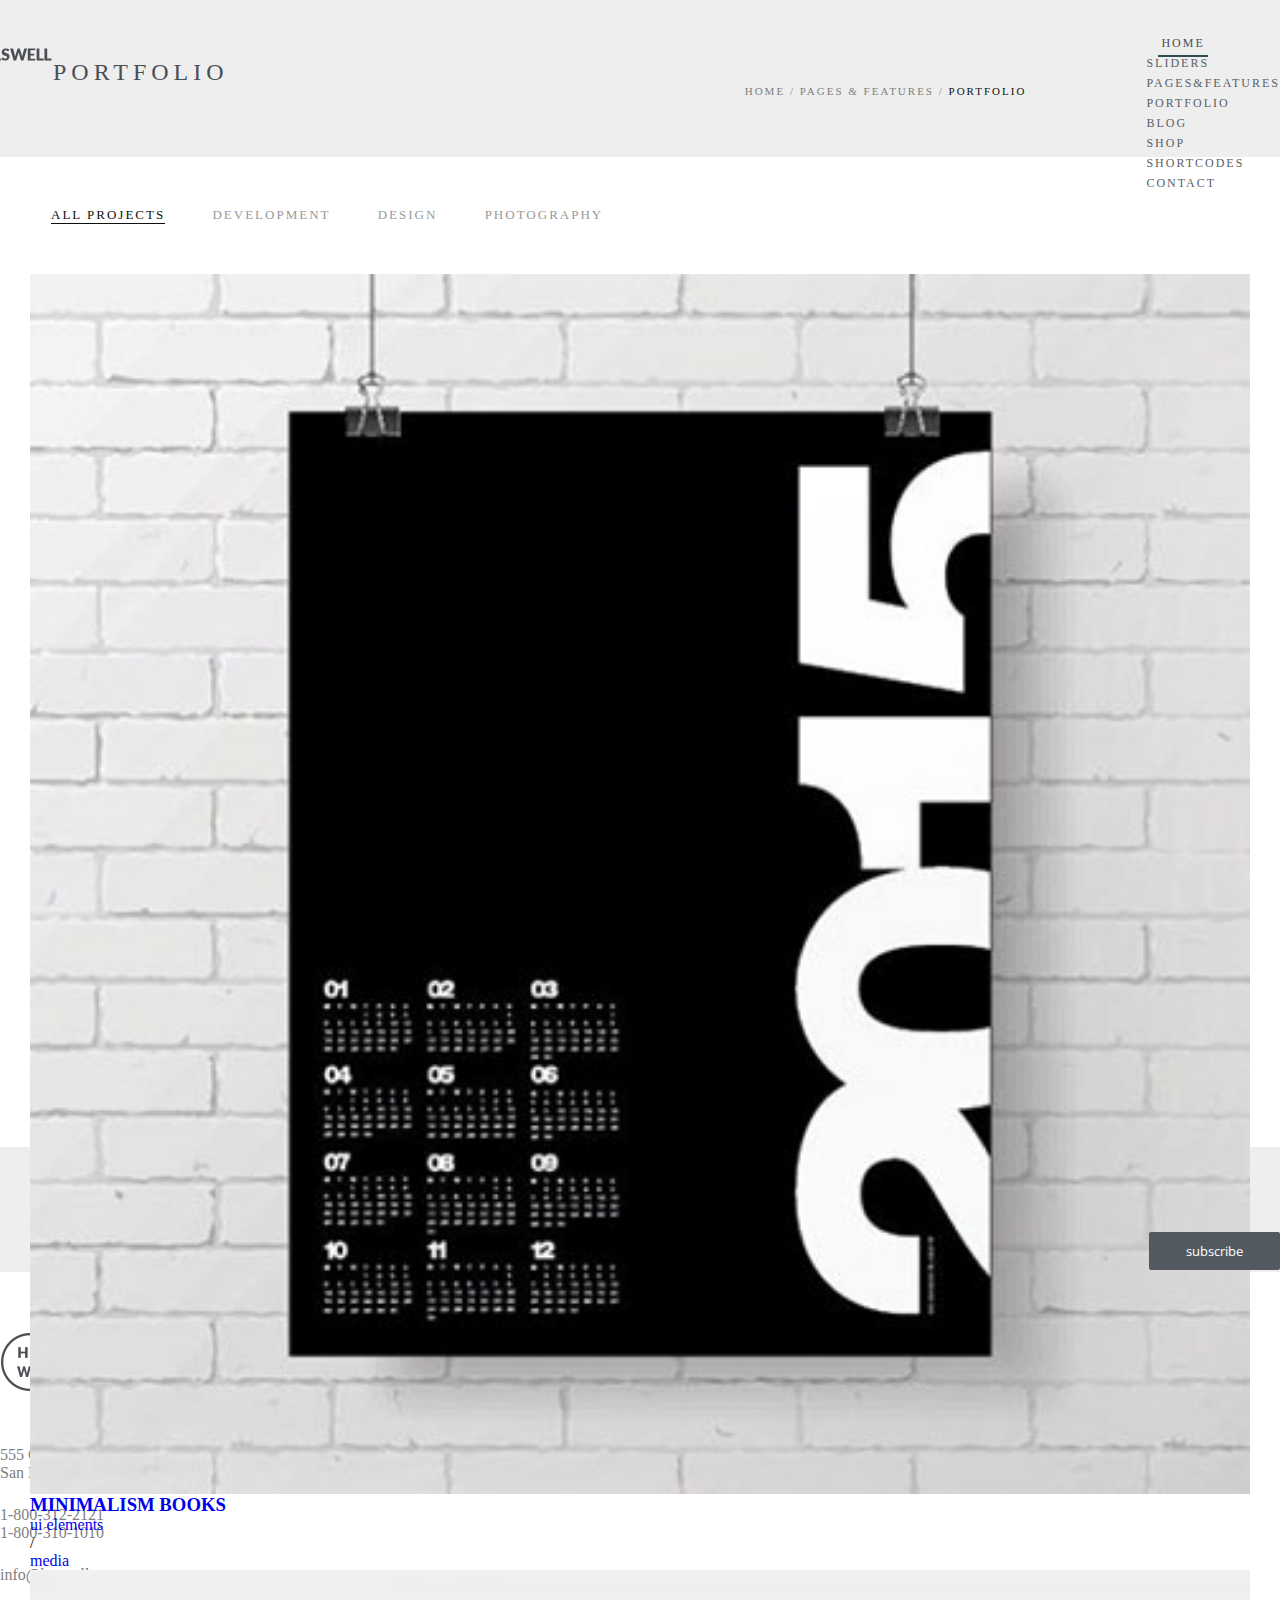
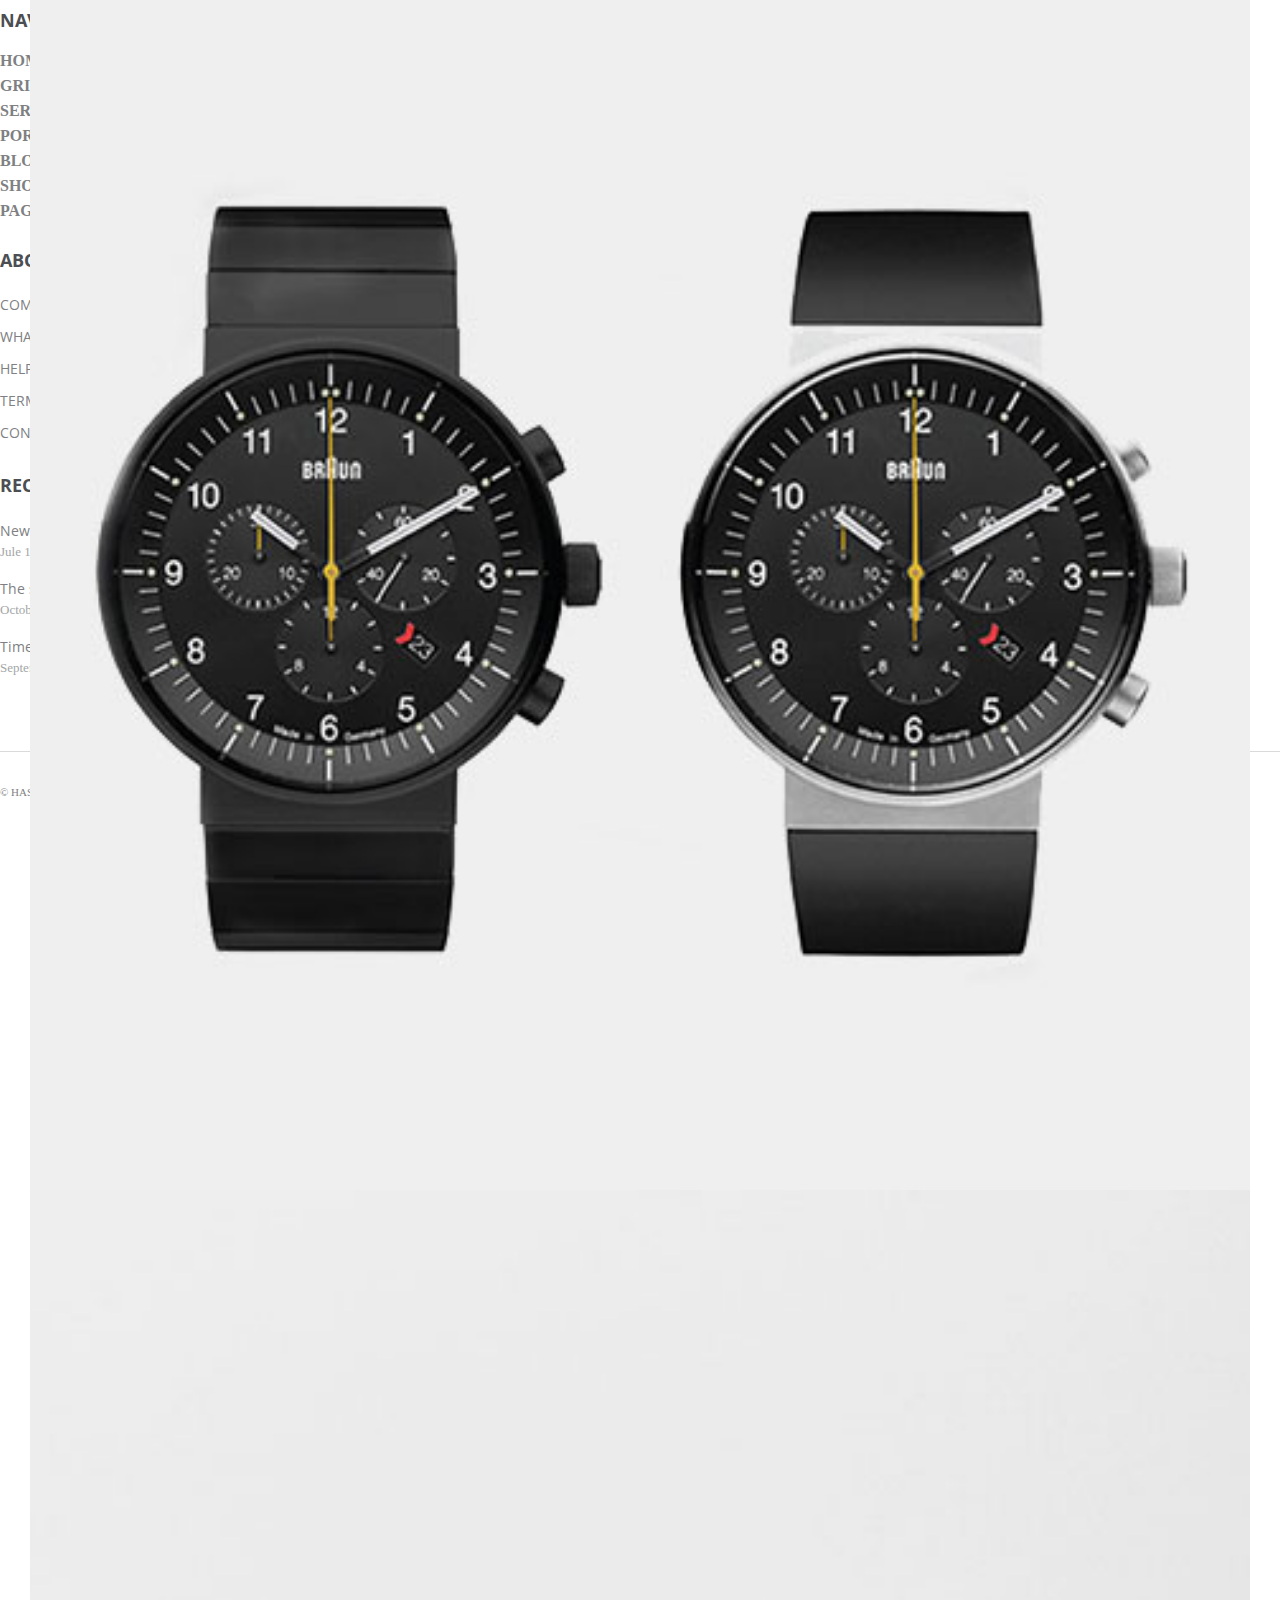
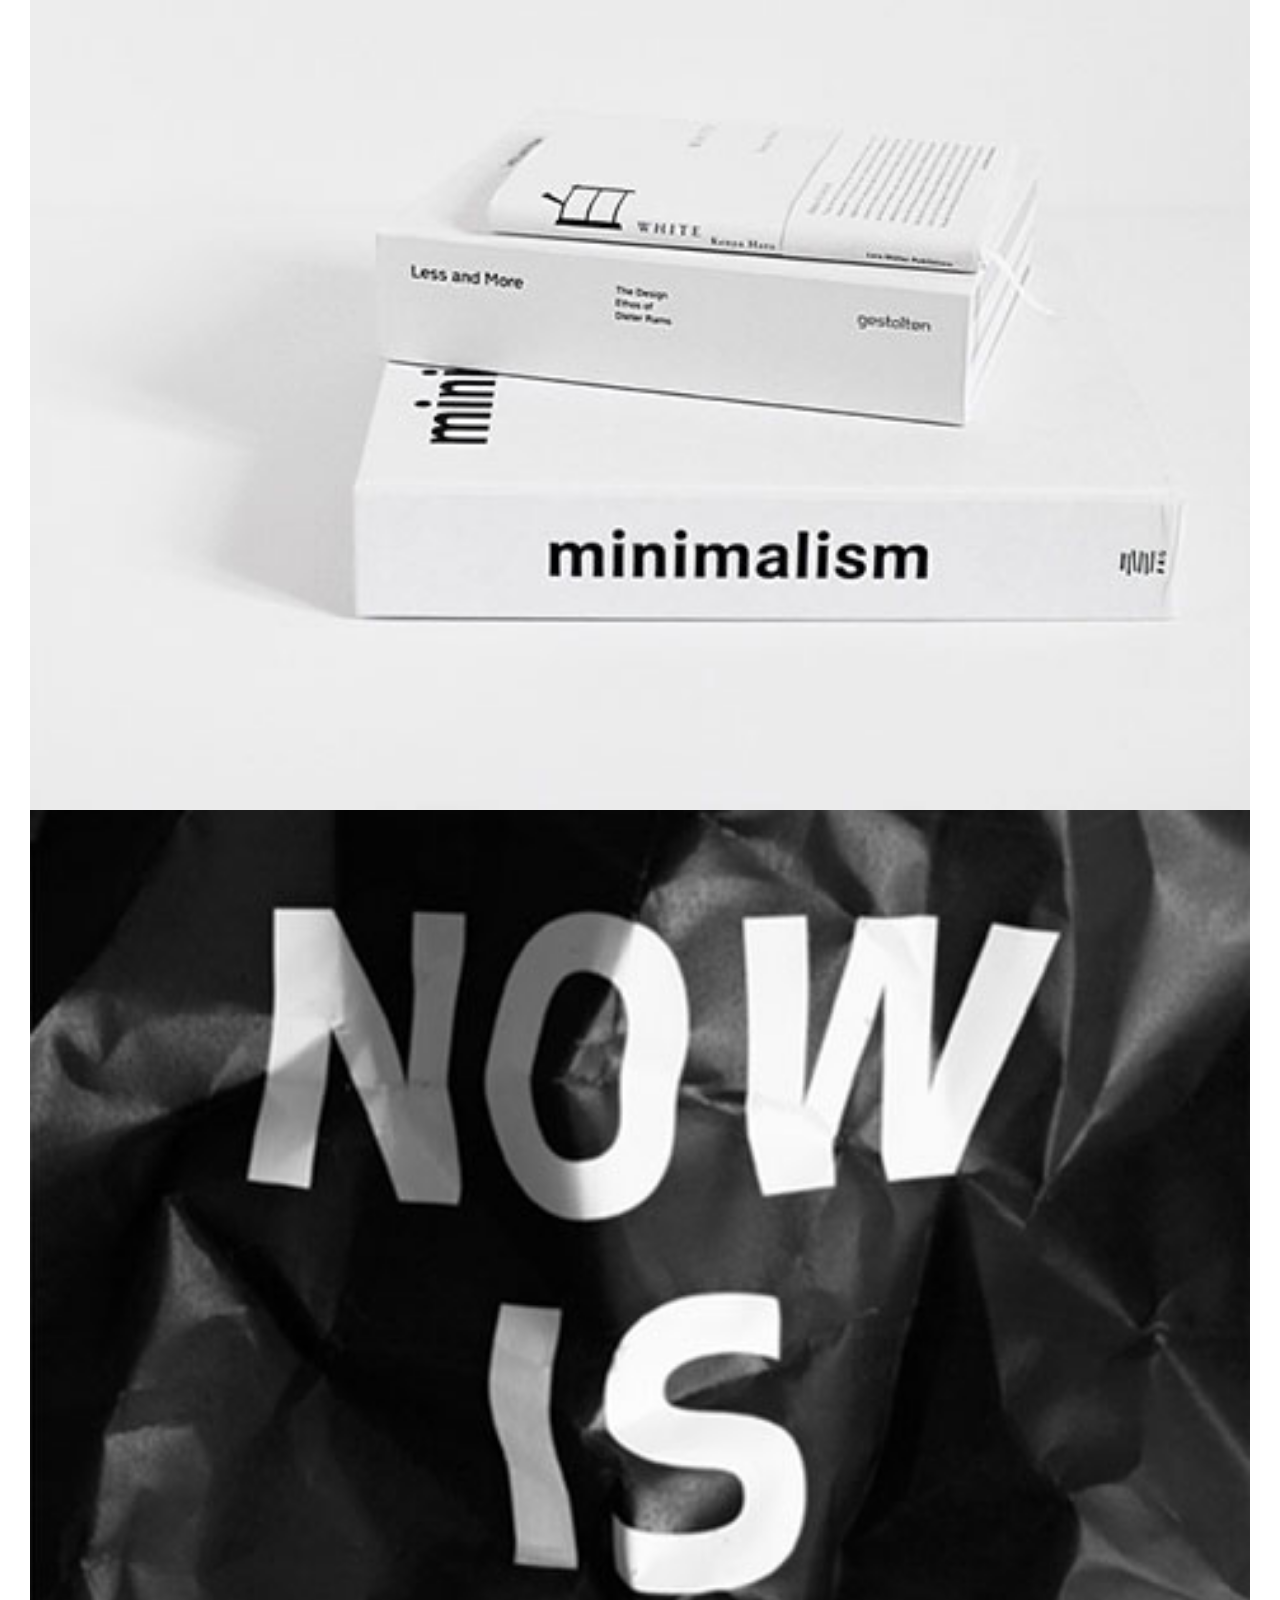
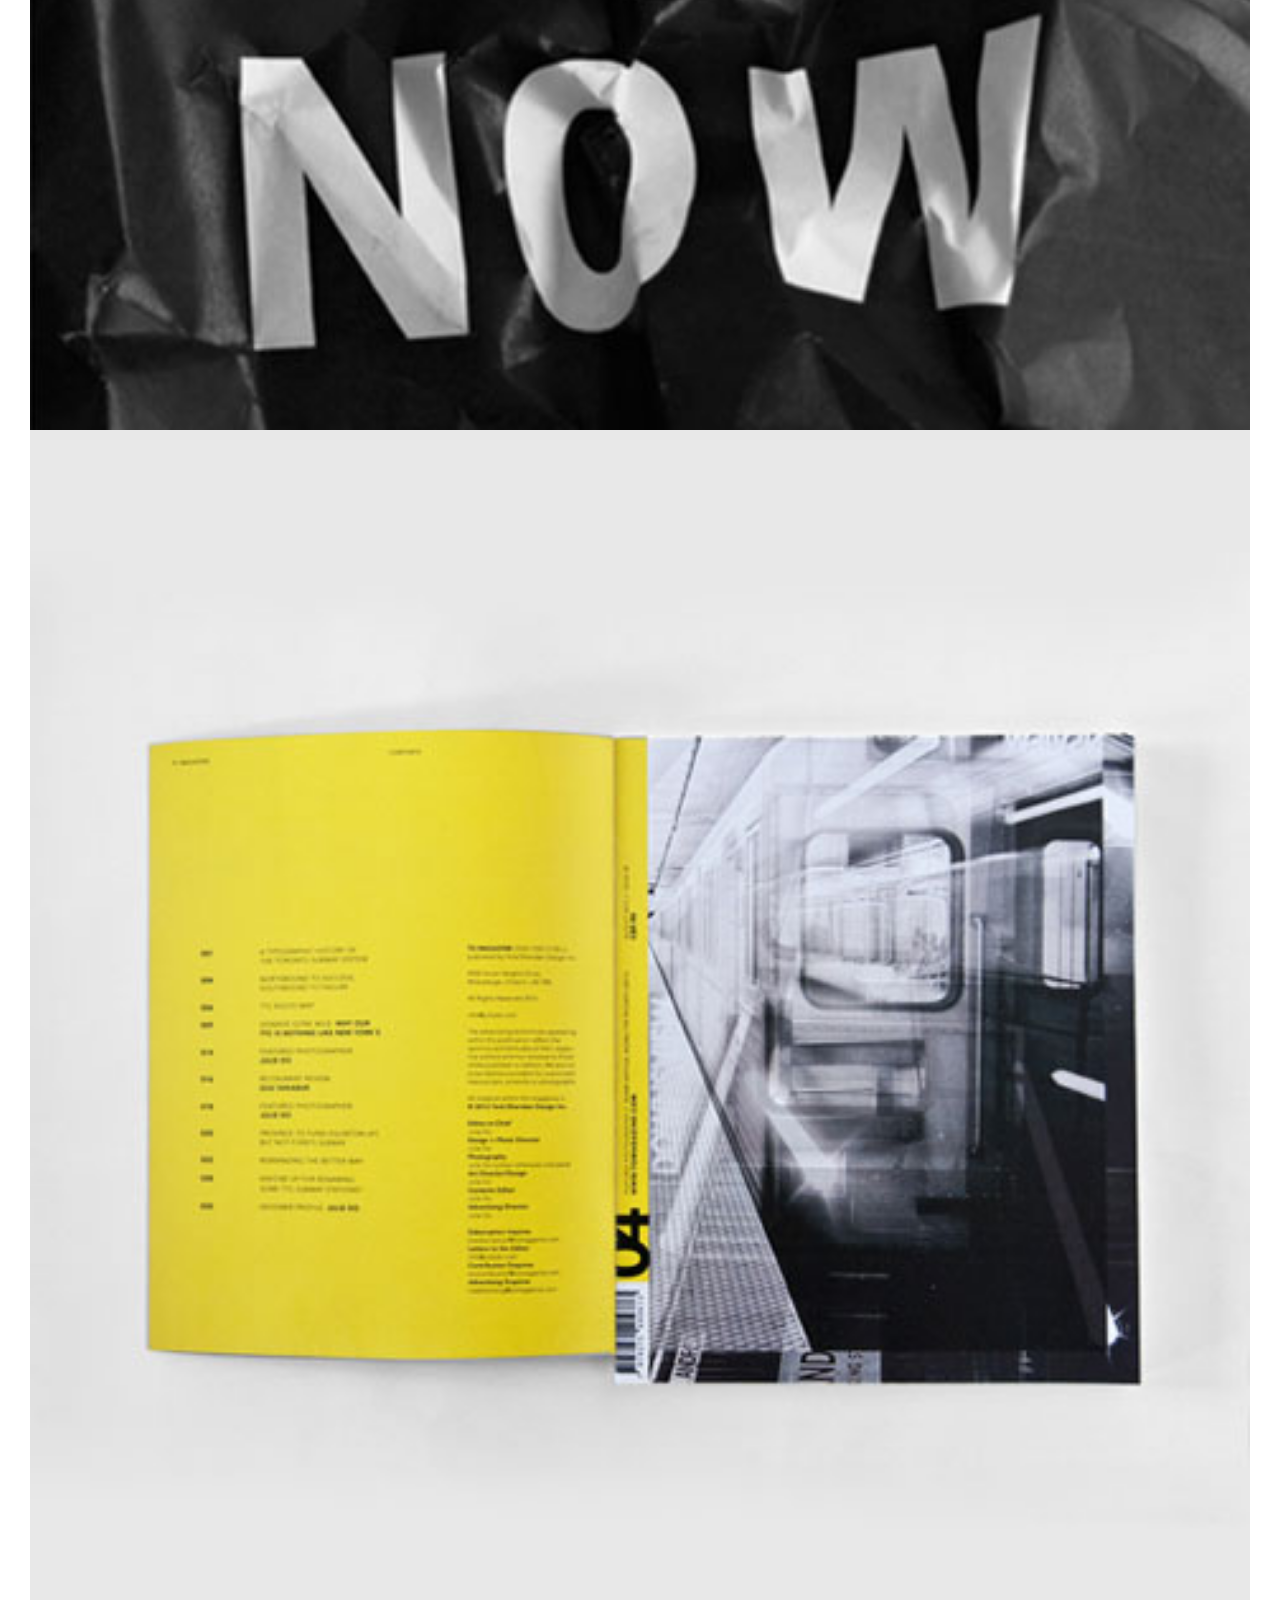
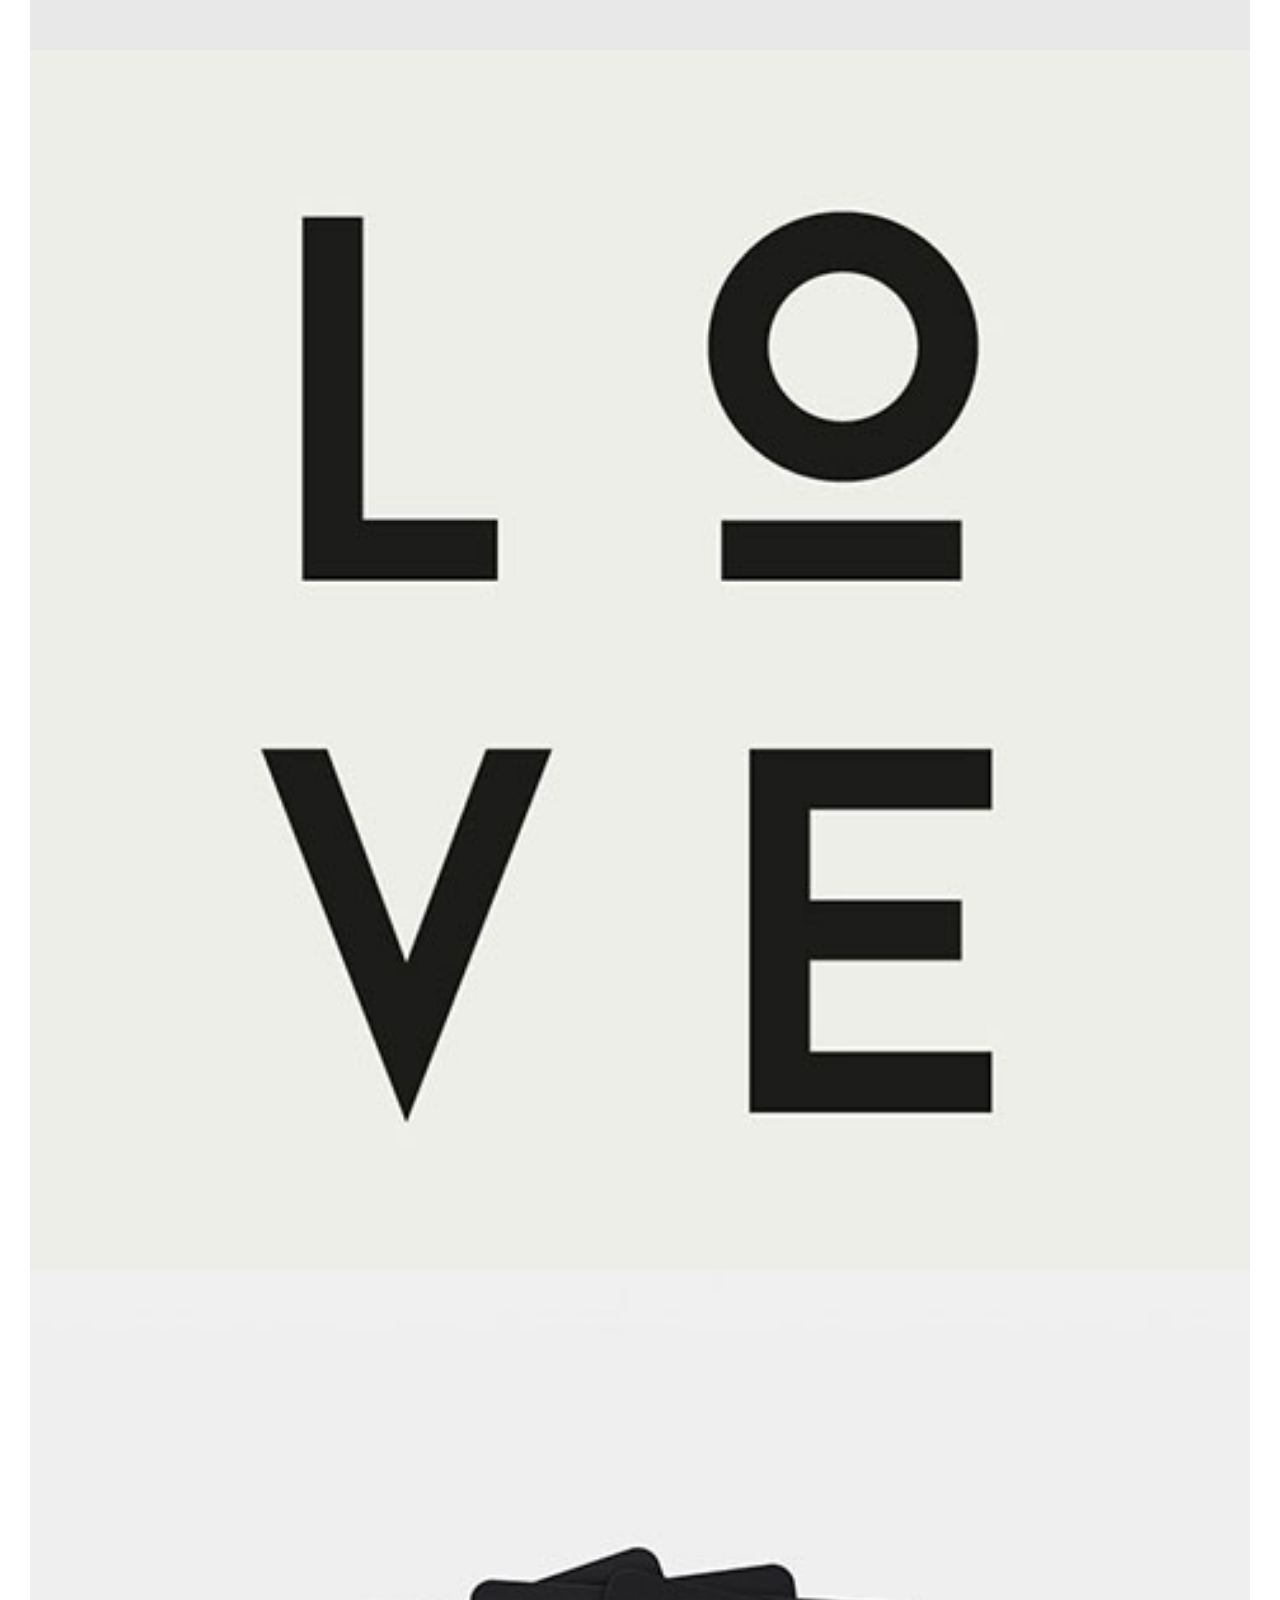
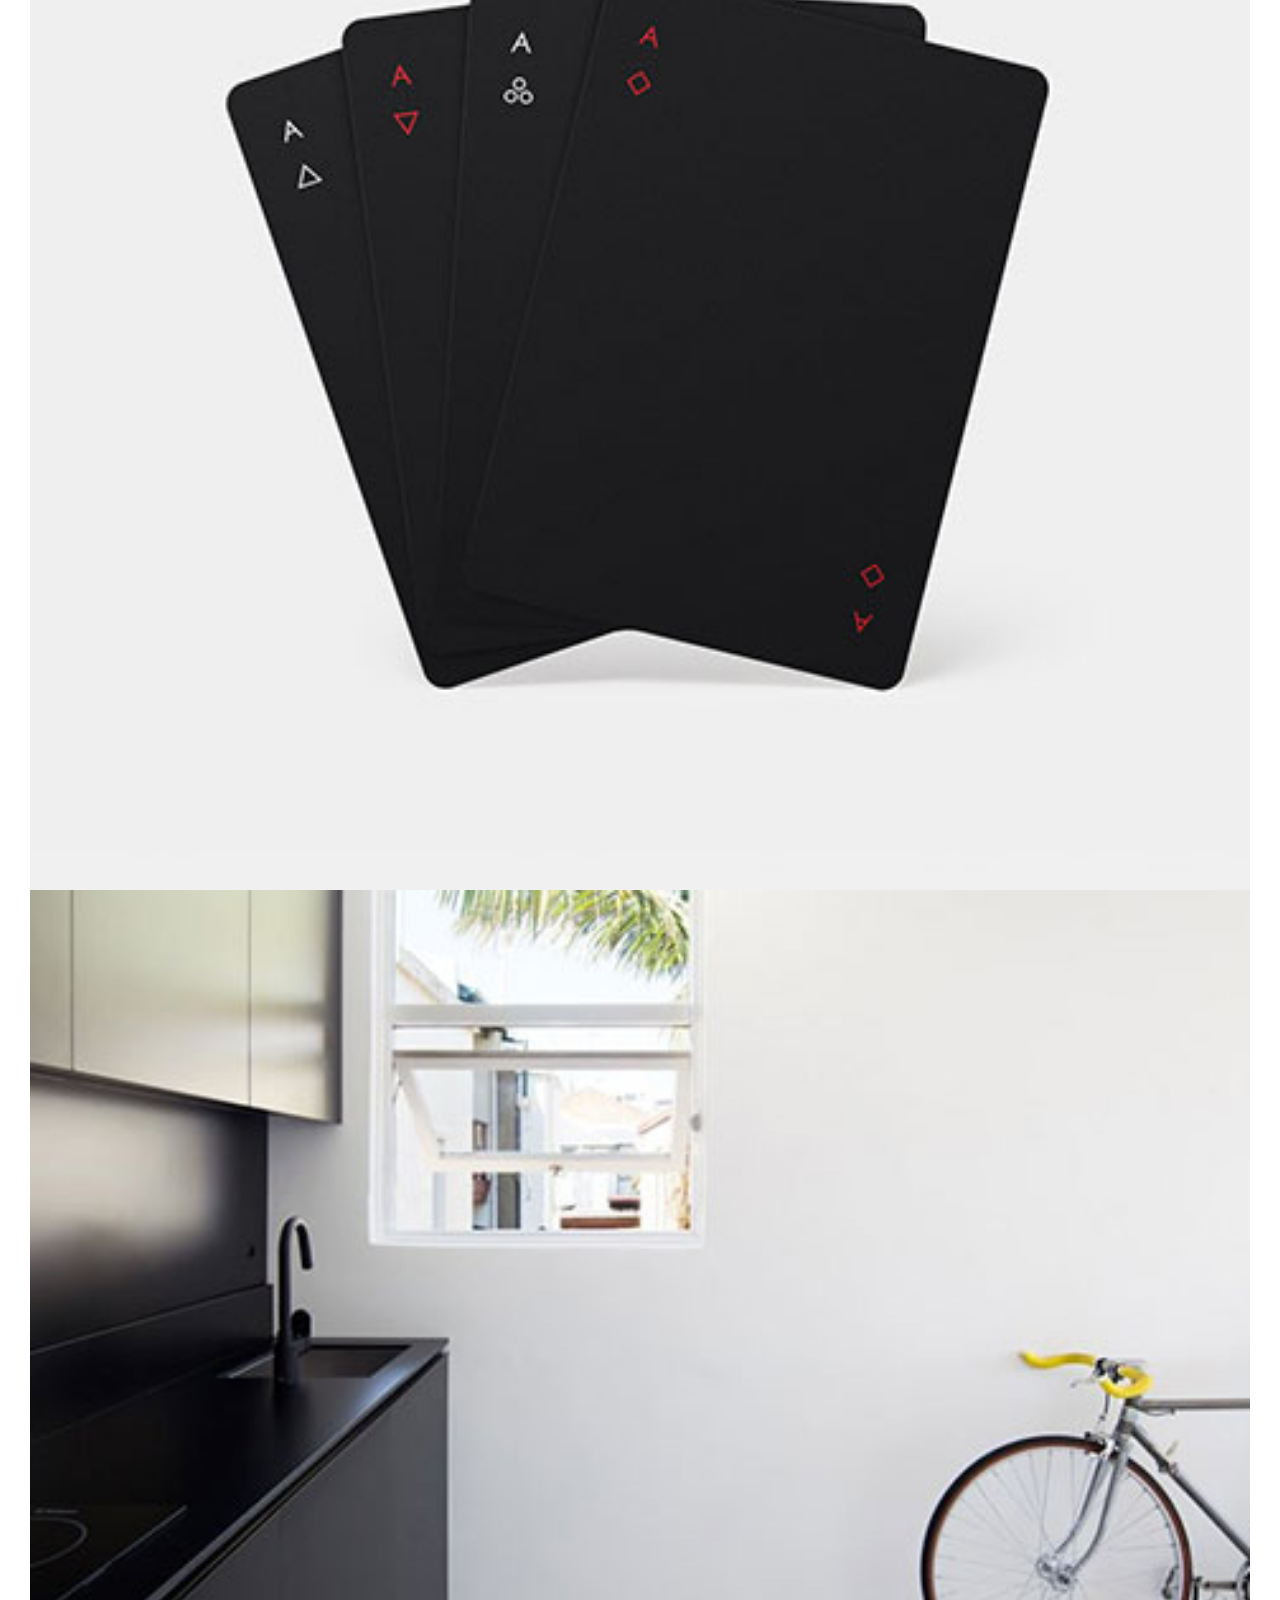
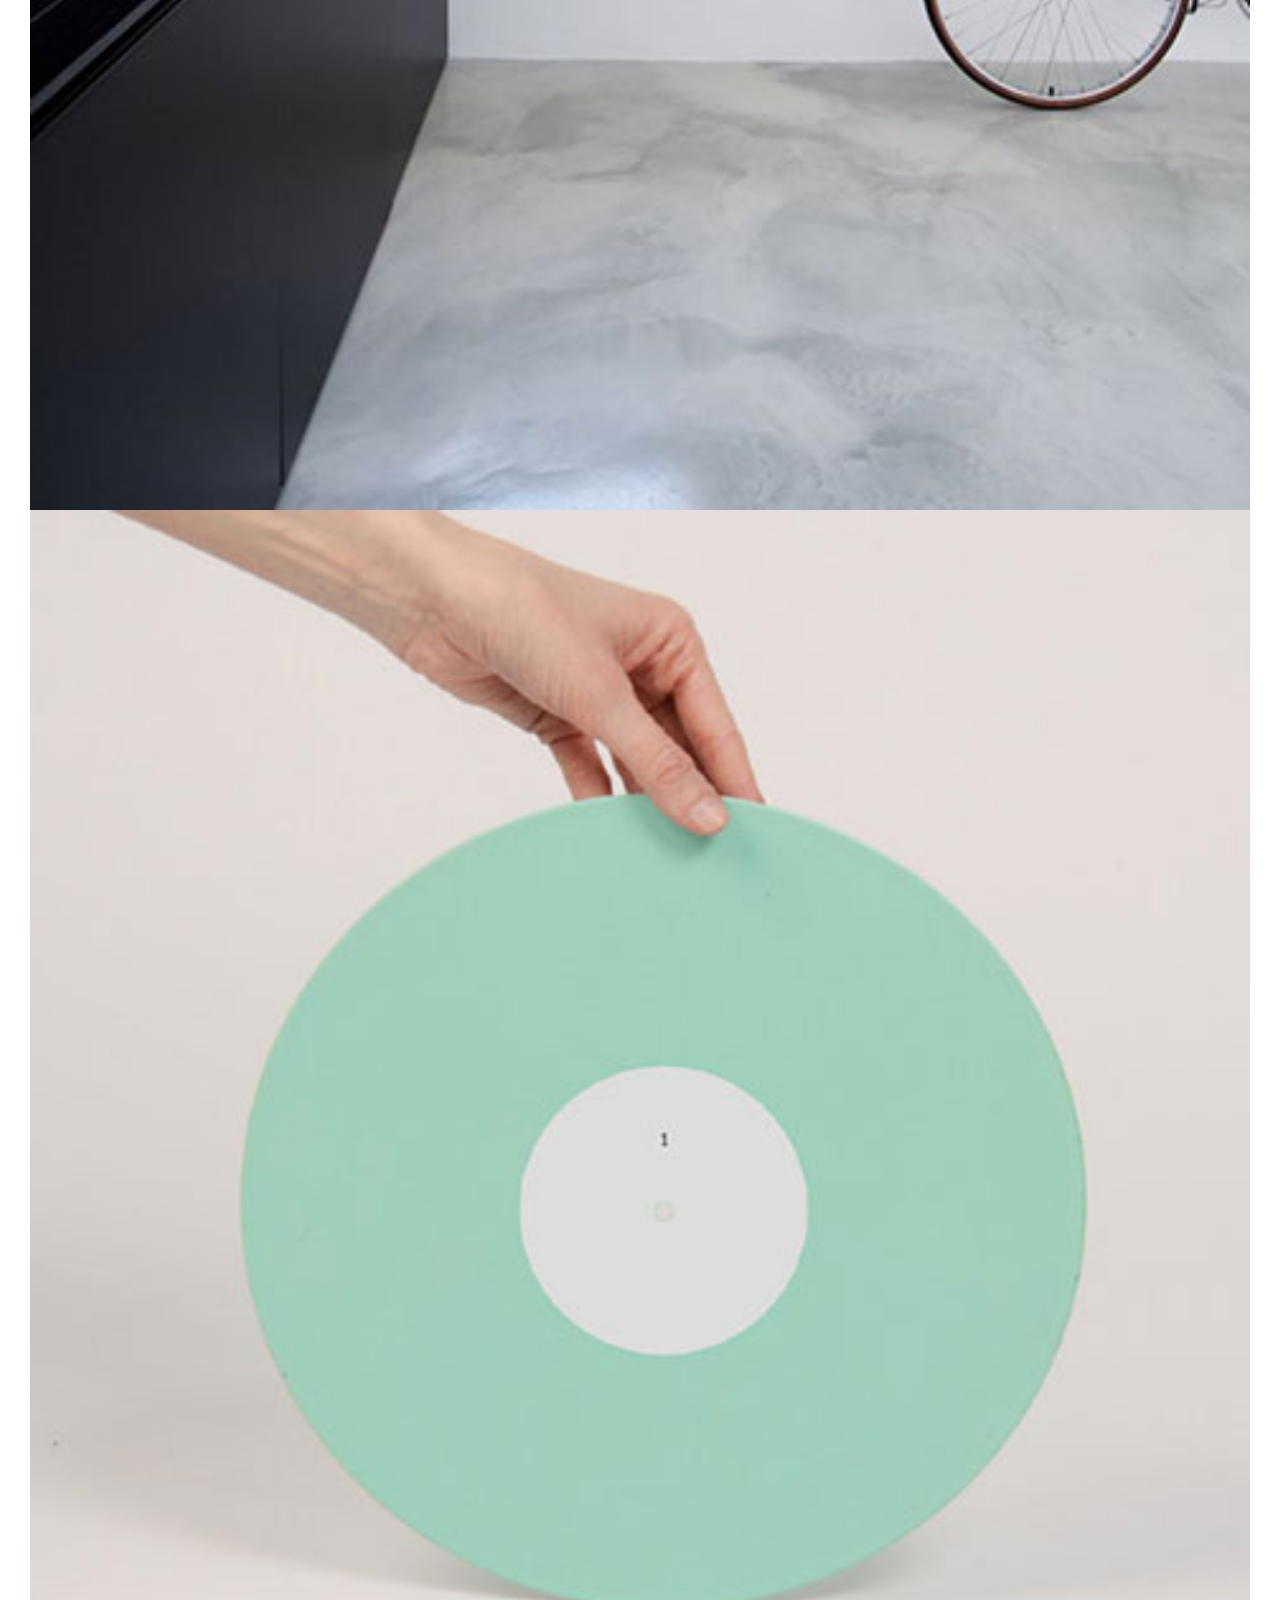
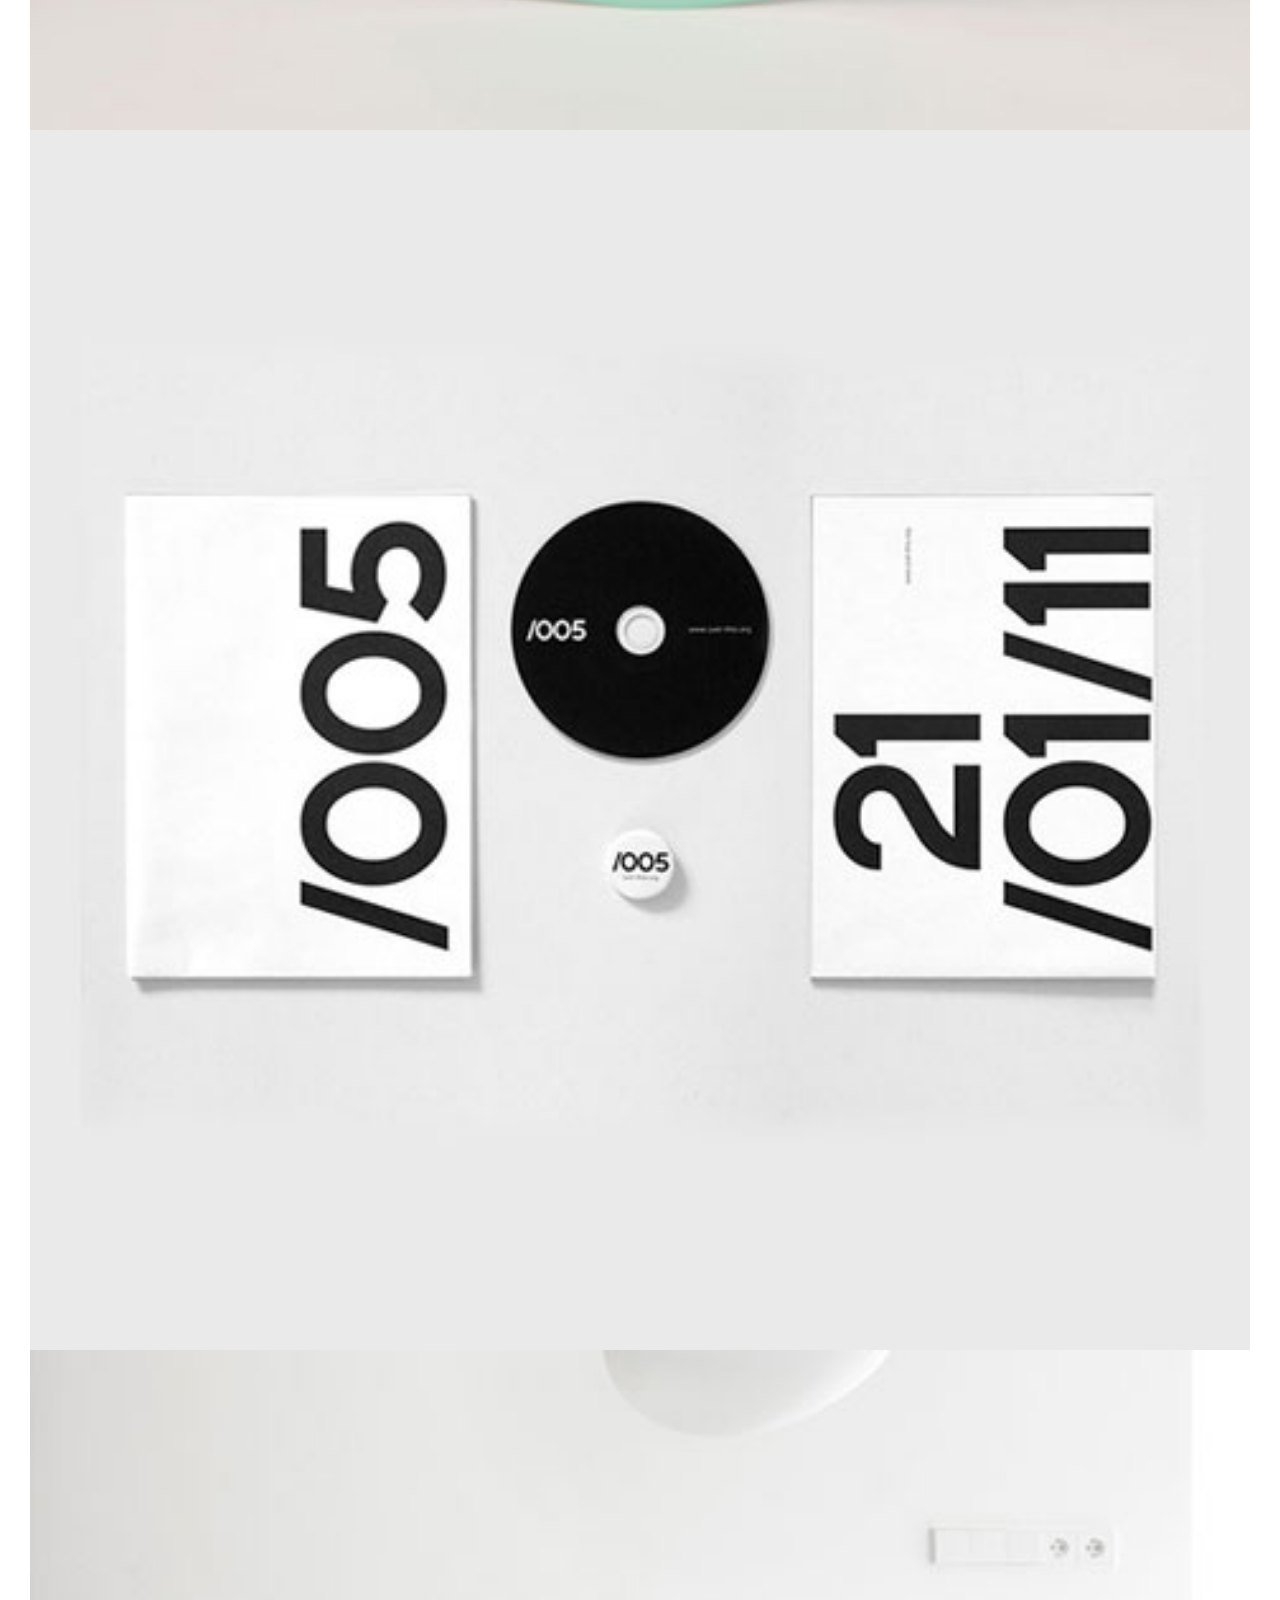
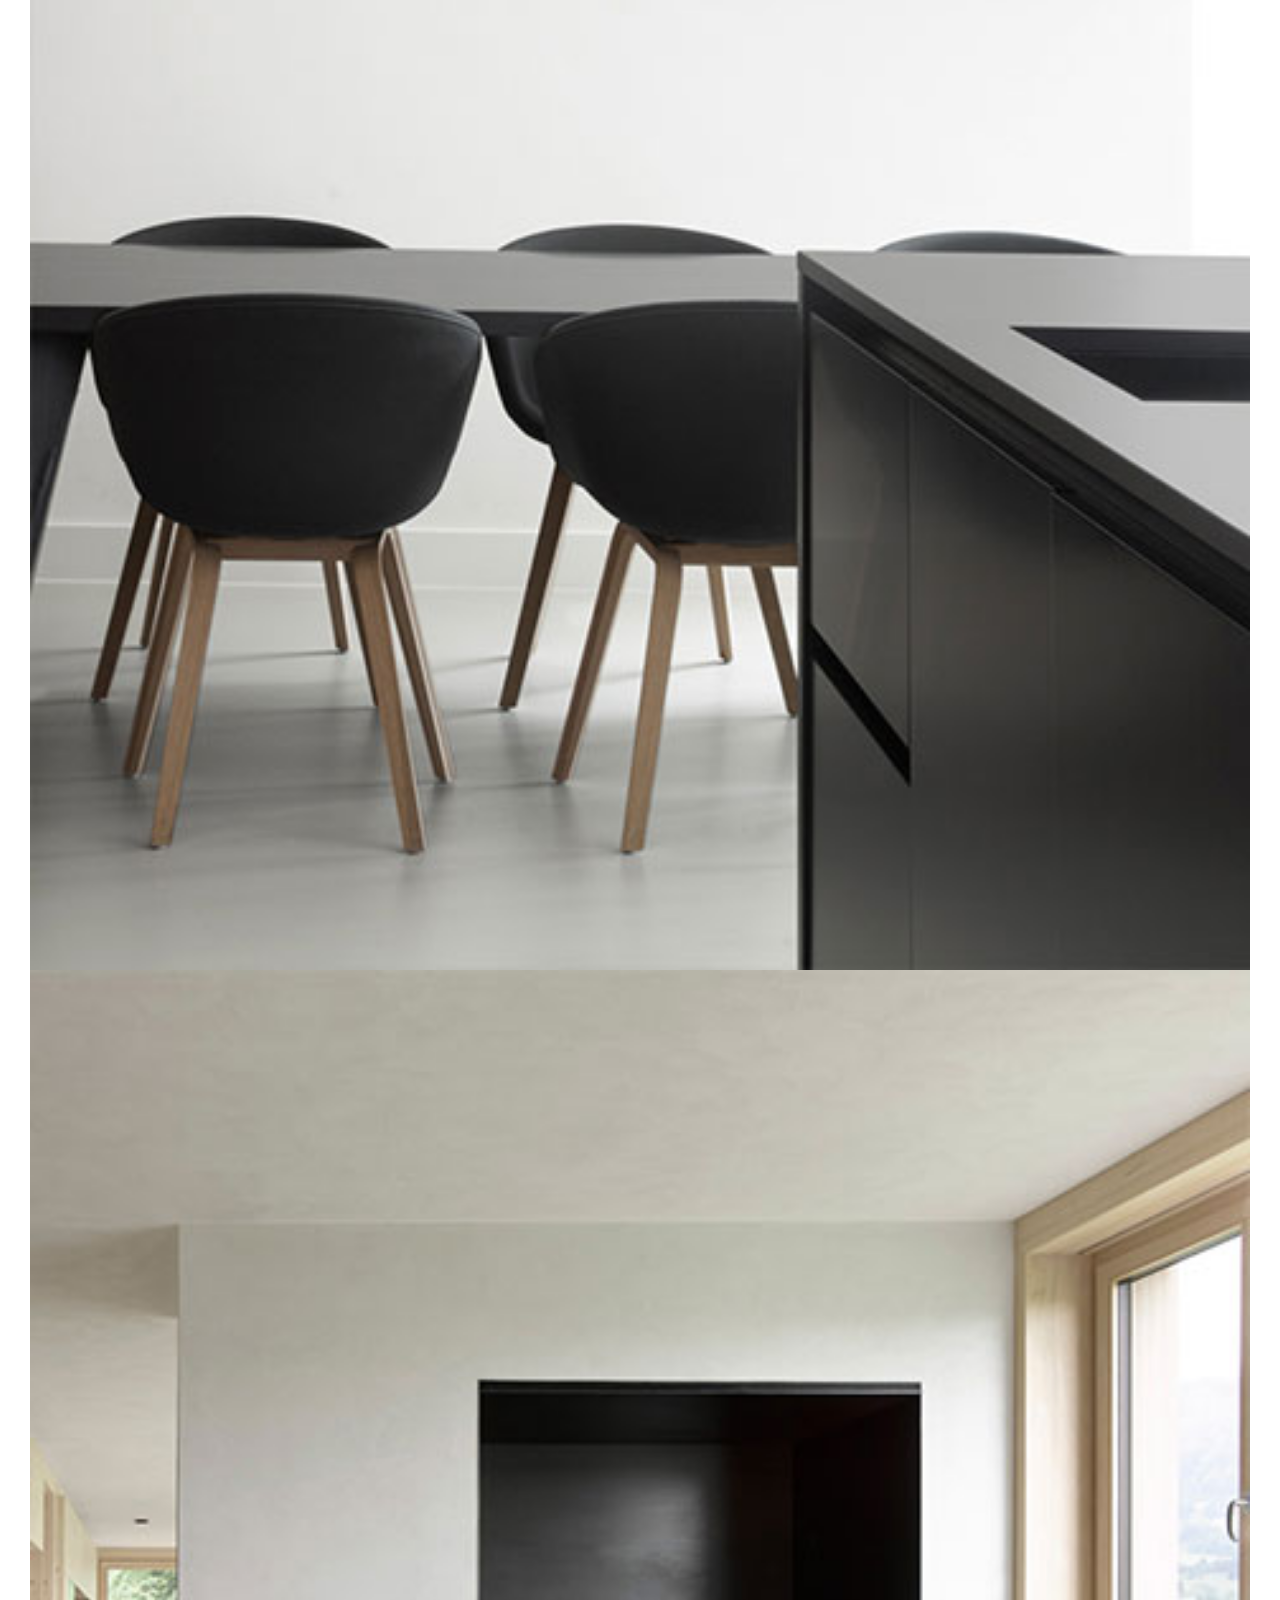
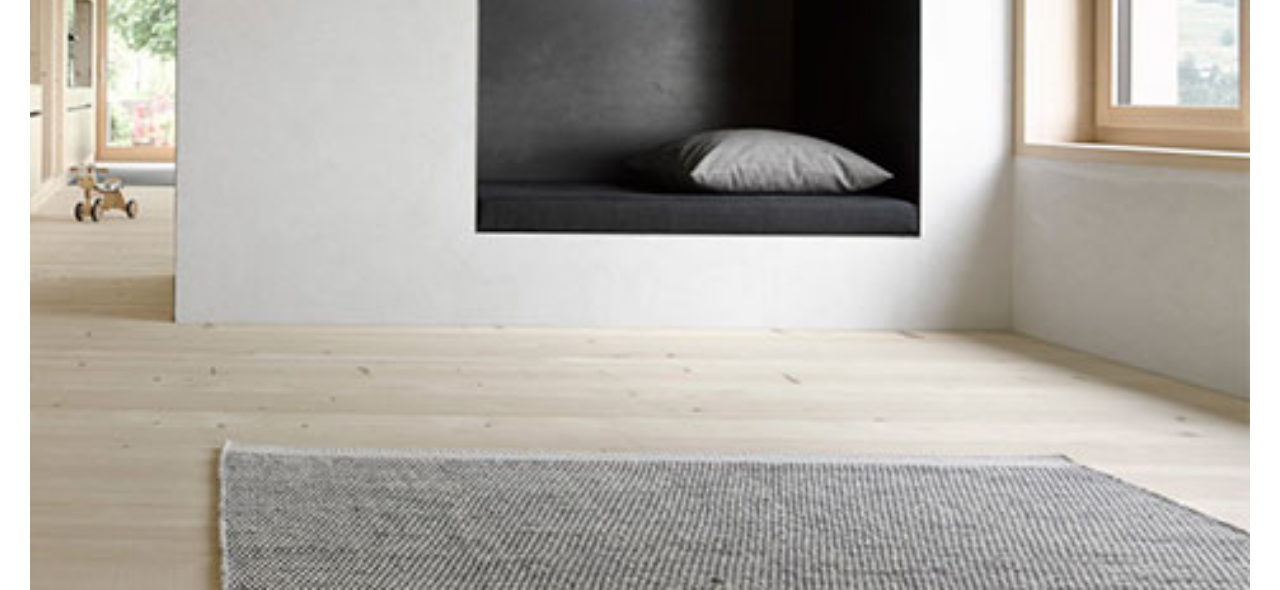
==== portfolio-boxed-4column.html @ 64dbcdff "portfolio-4 column page" ====
<!DOCTYPE html>
<html lang="en">

<head>
    <meta charset="UTF-8">
    <meta name="viewport" content="width=device-width, initial-scale=1.0">
    <title>Haswell</title>
    <link rel="shortcut icon" href="assets/img/favicon.png">
    <link rel="stylesheet" href="assets/style.css">
    <link rel="preconnect" href="https://fonts.googleapis.com">
    <link rel="preconnect" href="https://fonts.gstatic.com" crossorigin>
    <link
        href="https://fonts.googleapis.com/css2?family=Abril+Fatface&family=Lato:ital,wght@0,100;0,300;0,400;0,700;0,900;1,100;1,300;1,400;1,700;1,900&family=Open+Sans:ital,wght@0,300;0,400;0,500;0,600;0,700;0,800;1,300;1,400;1,500;1,600;1,700;1,800&family=Poppins:ital,wght@0,100;0,200;0,300;0,400;0,500;0,600;0,700;0,800;0,900;1,100;1,200;1,300;1,400;1,500;1,600;1,700;1,800;1,900&family=Ruthie&display=swap"
        rel="stylesheet">
    <link rel="preconnect" href="https://fonts.googleapis.com">
    <link rel="preconnect" href="https://fonts.gstatic.com" crossorigin>
    <link
        href="https://fonts.googleapis.com/css2?family=Abril+Fatface&family=Lato:ital,wght@0,100;0,300;0,400;0,700;0,900;1,100;1,300;1,400;1,700;1,900&family=Poppins:ital,wght@0,100;0,200;0,300;0,400;0,500;0,600;0,700;0,800;0,900;1,100;1,200;1,300;1,400;1,500;1,600;1,700;1,800;1,900&family=Ruthie&display=swap"
        rel="stylesheet">
    <link rel="stylesheet" href="https://cdnjs.cloudflare.com/ajax/libs/font-awesome/6.4.2/css/all.min.css"
        integrity="sha512-z3gLpd7yknf1YoNbCzqRKc4qyor8gaKU1qmn+CShxbuBusANI9QpRohGBreCFkKxLhei6S9CQXFEbbKuqLg0DA=="
        crossorigin="anonymous" referrerpolicy="no-referrer" />
    <link rel="stylesheet" href="https://cdn.jsdelivr.net/npm/bootstrap@5.2.3/dist/css/bootstrap.min.css"
        integrity="sha384-rbsA2VBKQhggwzxH7pPCaAqO46MgnOM80zW1RWuH61DGLwZJEdK2Kadq2F9CUG65" crossorigin="anonymous">
</head>

<body>
    <header>
        <div class="container">
            <div class="row mx-0">
                <div class="col-2">
                    <a href="#">
                        <img src="assets/img/logo.png" alt="">
                    </a>
                </div>
                <div class="col-10 ">
                    <ul class="d-flex flex-row">
                        <li class="mx-3 current"><a href="#">HOME</a></li>
                        <li class="mx-3"><a href="#">SLIDERS</a></li>
                        <li class="mx-3"><a href="#">PAGES&FEATURES</a></li>
                        <li class="mx-3"><a href="#">PORTFOLIO</a></li>
                        <li class="mx-3"><a href="#">BLOG</a></li>
                        <li class="mx-3"><a href="#">SHOP</a></li>
                        <li class="mx-3"><a href="#">SHORTCODES</a></li>
                        <li class="mx-3"><a href="#">CONTACT</a></li>
                        <li class="mx-3"><a class="search" href="#"><i class="fa-solid fa-magnifying-glass"></i></a>
                        </li>
                    </ul>
                </div>
            </div>
        </div>
    </header>
    <main>
        <section id="page-small">
            <div class="container">
                <div class="row mx-0">
                    <div class="col-8">
                        <h1>PORTFOLIO</h1>
                    </div>
                    <div class="col-4">
                        <div class="breadcrumpt">
                            <a href="index.html">HOME</a>
                            <span>/</span>
                            <a href="#">PAGES & FEATURES</a>
                            <span>/</span>
                            <span style="color: #101010;">PORTFOLIO</span>
                        </div>
                    </div>
                </div>
            </div>
        </section>
        <section id="light-bg">
            <div class="container">
                <div class="row mx-0">
                    <div class="white-bg">
                        <div class="relative">
                            <div class="filter">
                                <a href="#" class="filter active">All Projects</a>
                                <a href="#" class="filter">Development</a>
                                <a href="#" class="filter">Design</a>
                                <a href="#" class="filter">Photography</a>
                            </div>

                        </div>
                    </div>
                </div>
                <div class="row mx-0 img">
                    <div class="col-3">
                        <a href="#">
                            <div class="post-img">
                                <img src="assets/img/blog1.jpg" alt="">
                            </div>
                        </a>
                        <div class="post-overlay">
                            <div class="title-content">
                                <h3><a href="#">MINIMALISM BOOKS</a></h3>
                                <span><a href="#">ui elements</a>
                                    <span>/</span>
                                    <a href="#">media</a></span>
                            </div>
                        </div>
                    </div>
                    <div class="col-3">
                        <a href="#">
                            <div class="post-img">
                                <img src="assets/img/blog2.jpg" alt="">
                            </div>
                        </a>
                    </div>
                    <div class="col-3">
                        <a href="#">
                            <div class="post-img">
                                <img src="assets/img/blog3.jpg" alt="">
                            </div>
                        </a>
                    </div>
                    <div class="col-3">
                        <a href="#">
                            <div class="post-img">
                                <img src="assets/img/blog4.jpg" alt="">
                            </div>
                        </a>
                    </div>
                    <div class="col-3">
                        <a href="#">
                            <div class="post-img">
                                <img src="assets/img/blog5.jpg" alt="">
                            </div>
                        </a>
                    </div>
                    <div class="col-3">
                        <a href="#">
                            <div class="post-img">
                                <img src="assets/img/blog6.jpg" alt="">
                            </div>
                        </a>
                    </div>
                    <div class="col-3">
                        <a href="#">
                            <div class="post-img">
                                <img src="assets/img/blog7.jpg" alt="">
                            </div>
                        </a>
                    </div>
                    <div class="col-3">
                        <a href="#">
                            <div class="post-img">
                                <img src="assets/img/blog8.jpg" alt="">
                            </div>
                        </a>
                    </div>
                    <div class="col-3">
                        <a href="#">
                            <div class="post-img">
                                <img src="assets/img/blog9.jpg" alt="">
                            </div>
                        </a>
                    </div>
                    <div class="col-3">
                        <a href="#">
                            <div class="post-img">
                                <img src="assets/img/blog10.jpg" alt="">
                            </div>
                        </a>
                    </div>
                    <div class="col-3">
                        <a href="#">
                            <div class="post-img">
                                <img src="assets/img/blog11.jpg" alt="">
                            </div>
                        </a>
                    </div>
                    <div class="col-3">
                        <a href="#">
                            <div class="post-img">
                                <img src="assets/img/blog12.jpg" alt="">
                            </div>
                        </a>
                    </div>
                </div>
            </div>
        </section>
    </main>
    <footer>
        <section id="email">
            <div class="container">
                <div class="row mx-0">
                    <div class="col-5"></div>
                    <div class="col-7">
                        <form action="">
                            <input class="email mx-5" type="text" placeholder="Enter your email">
                            <input class="button text-uppercase" type="submit" value="subscribe">
                        </form>
                    </div>
                </div>
            </div>
        </section>
        <section id="footer">
            <div class="container">
                <div class="row mx-0">
                    <div class="col-3">
                        <div class="logo">
                            <a href="#"><img src="assets/img/logo-footer.png" alt=""></a>
                        </div>
                        <div class="footer-text">
                            <address>
                                555 California str, Suite 100
                                <br>

                                San&nbsp;Francisco, CA 94107

                            </address>
                        </div>
                        <div class="footer-text">

                            1-800-312-2121
                            <br>

                            1-800-310-1010

                        </div>
                        <div class="footer-text">
                            <a href="#">info@haswell.com</a>
                        </div>
                    </div>
                    <div class="col-3">
                        <h4>NAVIGATE</h4>
                        <ul class="bold">
                            <li><a href="#">HOME</a></li>
                            <li><a href="#">GRID SYSTEM</a></li>
                            <li><a href="#">SERVICES</a></li>
                            <li><a href="#">PORTFOLIO</a></li>
                            <li><a href="#">BLOG</a></li>
                            <li><a href="#">SHOP</a></li>
                            <li><a href="#">PAGES</a></li>
                        </ul>
                    </div>
                    <div class="col-3 second">
                        <h4>ABOUT US</h4>
                        <ul style="font-weight: 400;">
                            <li><a href="#">COMPANY</a></li>
                            <li><a href="#">WHAT WE DO</a></li>
                            <li><a href="#">HELP CENTER</a></li>
                            <li><a href="#">TERMS OF SERVICE</a></li>
                            <li><a href="#">CONTACT</a></li>
                        </ul>
                    </div>
                    <div class="col-3">
                        <h4>RECENT POSTS</h4>
                        <div class="post-footer">
                            <div class="post-title">
                                <h3><a href="#">New trends in web design</a></h3>
                            </div>
                            <div class="post-info">
                                Jule 10
                            </div>
                            <div class="post-title">
                                <h3><a href="#">The sound of life</a></h3>
                            </div>
                            <div class="post-info">
                                October 10
                            </div>
                            <div class="post-title">
                                <h3><a href="#">Time for minimalism</a></h3>
                            </div>
                            <div class="post-info">
                                September 21
                            </div>
                        </div>
                    </div>
                </div>
            </div>
        </section>
        <section id="cont">
            <div class="container">
                <div class="row mx-0">
                    <div class="col-2">
                        <a href="#">© HASWELL 2023</a>
                    </div>
                    <div class="col-7"></div>
                    <div class="col-3">
                        <a href="#">
                            <i class="fa-brands fa-facebook-f"></i>
                        </a>
                        <a href="#">
                            <i class="fa-brands fa-twitter"></i>
                        </a>
                        <a href="#">
                            <i class="fa-brands fa-behance"></i>
                        </a>
                        <a href="#">
                            <i class="fa-brands fa-linkedin-in"></i>
                        </a>
                        <a href="#">
                            <i class="fa-brands fa-dribbble"></i>
                        </a>
                    </div>
                </div>
            </div>
        </section>
    </footer>
</body>

</html>
---- assets/style.css ----
* {
    margin: 0;
    padding: 0;
    box-sizing: border-box;
}

a {
    text-decoration: none !important;
}

li {
    list-style: none !important;
}

header .col-2 {
    display: block;
    padding: 33px 0 25px 0;
    transition: all .4s ease 0s;
    float: left !important;
    position: relative;
    margin-left: -80px;
    width: 133px;
    z-index: 1;
}

header .col-2 img {
    height: 42px;
    max-width: 100%;
    margin: 0;
    padding: 0;
    vertical-align: middle;
    justify-content: start;
    outline: 0;
}

header .col-2 a {
    zoom: 1;
    color: #4b4e53;
    outline: 0 !important;
    text-decoration: none;
    transition: all .3s ease 0s;
}

header .col-2 a::before {
    content: '\0020';
    display: block;
    overflow: hidden;
    visibility: hidden;
    width: 0;
    height: 0;
}

header .col-2 a::after {
    content: '\0020';
    display: block;
    overflow: hidden;
    visibility: hidden;
    width: 0;
    height: 0;
    clear: both;
}

header .col-10 {
    float: right;
}

header .col-10 .current a {
    padding: 38px 3px 5px 3px;
    margin: 0 12px 17px 12px;
    border-bottom: 2px solid #2d4e53;
    color: #4b4e53;
    letter-spacing: 2px;
    background-color: transparent;
}

header .col-10 li a {
    font-size: 12px;
    color: #5c6066;
    z-index: 1;
    text-shadow: none;
    letter-spacing: 2px;
    transition: padding .4s ease 0s, border-color .6s ease 0s;
    transform: translateZ(0);
    line-height: 20px;
}

header .col-10 {
    margin-left: 120px !important;
    margin: 33px 0 25px 0;
}

header .col-10 li .search::before {
    top: 11px;
    left: 11px;
    width: 16px;
    height: 16px;
    border-radius: 50%;
    border: 1px solid #4b4e53;
}

header .col-10 li .search::after {
    height: 1px;
    width: 8px;
    background: #4b4e53;
    bottom: 16px;
    right: 13px;
    transform: rotate(45deg);
}

header .col-10 li .search i {
    font-size: 14px;
}

#creative {
    margin-bottom: 100px;
    margin-top: 100px;
}

#creative .col-4 img {
    max-width: 100%;
    height: auto;
    border: 0;
}

#creative .col-8 .title {
    color: #4b4e53;
    font-family: Lato, Arial, Helvetica, sans-serif;
    font-size: 60px;
    line-height: 60px;
    font-weight: 300;
}

#creative .col-8 .title .bold {
    font-weight: 700 !important;
}

.line-3-100 {
    margin-top: 15px;
    height: 3px;
    width: 100px;
    background: #4b4e53;
}

#creative .col-8 .title-content {
    margin: 30px 0 40px 0;
}

#creative .col-6 .fes-box {
    position: relative;
    padding-left: 55px;
    padding-bottom: 10px;
}

#creative .col-6 .fes-box-icon {
    position: absolute;
    top: 0;
    left: 0;
    color: #4b4e53;
    font-size: 35px;
}

#creative .col-6 .icon-basic-mixer::before {
    content: "\e1ac";
}

.row:before {
    content: '\0020';
    display: block;
    overflow: hidden;
    visibility: hidden;
    width: 0;
    height: 0;
}

#creative .col-6 .fes-box h3 {
    color: #4b4e53;
    font-family: 'Open Sans', Arial, Helvetica, sans-serif;
    font-weight: 700;
    font-size: 18px;
    margin-bottom: 10px;
    margin-top: 10px;
}

#creative .col-6 .fes-box p {
    margin: 0 0 10px;
    color: #7e8082;
}

.icon-basic-lightbulb:before {
    content: "\e19b";
}

.icon-basic-settings:before {
    content: "\e1c3";
}

.icon-basic-helm:before {
    content: "\e192";
}

p {
    display: block;
    margin-block-start: 1em;
    margin-block-end: 1em;
    margin-inline-start: 0px;
    margin-inline-end: 0px;
}

#responsive {
    border-top: 1px solid #dedede;
    border-bottom: 1px solid #dedede;
    margin-bottom: 100px;
}

#responsive .col-6 .title-content {
    margin: 0 auto;
    padding: 145px 50px 140px 50px;
    max-width: 500px;
}

#responsive .col-6 .title-content .title {
    color: #4b4e53;
    font-family: Lato, Arial, Helvetica, sans-serif;
    font-size: 45px;
    line-height: 45px;
    font-weight: 300;
}

.bold {
    font-weight: 700 !important;
}

.line-3-70 {
    margin-top: 11px;
    height: 3px;
    width: 70px;
    background: #4b4e53;
}

#responsive .fes-text-content {
    margin-top: 30px;
    font-family: Lato, Arial, Helvetica, sans-serif;
    font-size: 16px;
    color: #7e8082;
    line-height: 25px;
    font-weight: 300;
}

.fes2-img {
    background: url('../assets/img/fes2.jpg') 50% 50% no-repeat;
    width: 100%;
    display: block;
    position: relative;
    background-size: cover;
    -webkit-box-sizing: border-box;
    box-sizing: border-box;
    overflow: hidden;
    background-repeat: no-repeat;
    height: 473px;
    background-position: center center;
}

.fes3-img {
    background: url('../assets/img/fes3.jpg') 50% 50% no-repeat;
    width: 100%;
    display: block;
    position: relative;
    background-size: cover;
    -webkit-box-sizing: border-box;
    box-sizing: border-box;
    overflow: hidden;
    background-repeat: no-repeat;
    height: 473px;
    background-position: center center;
}

#ourservices {
    margin-bottom: 100px
}

#ourservices .fes-box h2 {
    margin-left: -60px;
    padding: 22px 25px 24px 25px;
    font-family: 'Open Sans', Arial, Helvetica, sans-serif;
    font-weight: 300;
    font-size: 30px;
    line-height: 36px;
    color: #4b4e53;
    border-left: #4b4e53 2px solid;
}

#ourservices .fes-title-content h3 {
    font-family: 'Open Sans', Arial, Helvetica, sans-serif;
    color: #4b4e53;
    font-weight: 300;
    font-size: 18px;
    margin: 0;
}

#ourservices .col-4 .fes-box {
    position: relative;
    padding-left: 70px;
    padding-bottom: 15px;
}

#ourservices .col-4 .fes-box-icon {
    position: absolute;
    top: 7px;
    left: 0;
    color: #4b4e53;
    font-size: 45px;
}

.icon-basic-settings:before {
    content: "\e1c3";
}

#ourservices .fes-box h3 {
    font-family: 'Open Sans', Arial, Helvetica, sans-serif;
    color: #4b4e53;
    font-weight: 300;
    font-size: 18px;
    margin: 0;
}

#ourservices .fes-box p {
    margin: 0 0 10px;
    font-size: 14px;
    line-height: 25px;
    font-family: 'Open Sans', Arial, Helvetica, sans-serif;
    font-weight: 400;
    color: #7e8082;
}

.icon-basic-share:before {
    content: "\e1c4";
}

#ourservices .fes-box-desc {
    color: #7e8082;
    font-size: 14px;
    line-height: 25px;
    font-family: 'Open Sans', Arial, Helvetica, sans-serif;
    font-weight: 400;

}

.icon-basic-target:before {
    content: "\e1d3";
}

.icon-basic-globe:before {
    content: "\e18c";
}

.icon-basic-picture:before {
    content: "\e1b5";
}

#picture .col-4 img {
    width: 100%;
    display: block;
    overflow: hidden;
    transition: all .3s cubic-bezier(.3, .1, .58, 1);
    max-width: 100%;
    height: auto;
}

.view-more {
    margin-top: -1px;
    text-align: center;
}

.view-more a {
    display: block;
    padding-top: 40px;
    padding-bottom: 37px;
    background: #eee;
    font-family: Lato, Arial, Helvetica, sans-serif;
    font-size: 18px;
    line-height: 18px;
    color: #4b4e53;
    outline: 0 !important;
    font-weight: 100;
    transition: all .3s ease 0s;
}

.view-more a:hover {
    background: #dedede;
    color: #4b4e53;
}

#picture {
    margin-bottom: 100px;
}

#clients {
    margin-top: 100px;
    margin-bottom: 100px;
}

#clients .fes-box {
    margin-bottom: 50px;
}

#clients .fes-box h2 {
    margin: 0;
    padding: 22px 25px 24px 25px;
    font-family: 'Open Sans', Arial, Helvetica, sans-serif;
    font-weight: 300;
    font-size: 30px;
    line-height: 36px;
    color: #4b4e53;
    border-left: #4b4e53 2px solid;
}

#clients .client-row .col-3 {
    border-bottom: 1px solid #eee !important;
}

#clients .col-3 img {
    height: 100px;
    padding-right: 30px;
    padding-bottom: 10px;
    border-right: 1px solid #eee;
    max-width: 100%;
}

#clients blockquote {
    padding: 10px 20px;
    font-style: normal;
    border: none !important;
    position: relative;
    font-size: 14px;
    font-family: Lato, Arial, Helvetica, sans-serif;
    line-height: 32px;
    color: #4b4e53;
    font-weight: 100;
    margin: 0 0 20px;
}

#clients blockquote p {
    margin-bottom: 24px;
    color: #4b4e53;
    font-family: Lato, Arial, Helvetica, sans-serif;
    font-size: 21px;
    line-height: 32px;
    font-weight: 100;
    font-style: normal;
}

#clients blockquote footer {
    font-size: 14px;
    color: #7e8082;
    font-style: normal;
}

#clients blockquote footer:before {
    content: '\2014 \00A0';
}

#process {
    will-change: background-position;
    margin: 0;
    padding-top: 130px;
    padding-bottom: 80px;
    background: #2c2c2c url('../assets/img/work-proc-bg.jpg') fixed;
    color: #f1f1f1;
}

.title-content h2 {
    color: #f1f1f1;
    border-color: #f1f1f1;
    margin: 0;
    padding: 22px 25px 24px 25px;
    font-family: 'Open Sans', Arial, Helvetica, sans-serif;
    font-weight: 300;
    font-size: 30px;
    line-height: 36px;
    border-left: #f1f1f1 2px solid;
}

.title-content p {
    color: #d3d4d5;
    margin-bottom: 50px;
    margin-top: 50px;
}

.icon-basic-lightbulb:before {
    content: "\e19b";
}

#process .fes-box {
    margin-bottom: 50px;
}

#process .fes-box h3 {
    font-family: 'Open Sans', Arial, Helvetica, sans-serif;
    color: #f1f1f1;
    font-weight: 300;
    font-size: 18px;
    margin: 0;
}

.icon-basic-gear:before {
    content: "\e189";
}

.icon-basic-laptop:before {
    content: "\e199";
}

.icon-basic-paperplane:before {
    content: "\e1b1";
}

#process .fes-box-icon {
    top: 7px;
    position: relative;
    margin-left: 0;
    font-size: 45px;
}

#team {
    padding-top: 100px;
    background: #f4f4f4;
}

#counter {
    padding-top: 100px;
    border-bottom: 1px solid #dadada !important;
    padding-bottom: 100px;
}

#counter .col-3 {
    border-right: 1px solid #dadada;
    text-align: center;
}

#counter .count-number {
    margin-top: 17px;
    font-size: 45px;
    line-height: 45px;
    color: #4b4e53;
    font-weight: 100;
}

#counter .count-desc {
    margin-top: 10px;
    margin-bottom: 10px;
}

#counter .count-desc span {
    font-size: 14px;
    color: #7e8082;
}

#mobile {
    padding-top: 100px;
    padding-bottom: 100px;
    border-bottom: 1px solid #dadada;
}

#mobile .title {
    color: #4b4e53;
    font-family: Lato, Arial, Helvetica, sans-serif;
    font-size: 45px;
    line-height: 45px;
    font-weight: 300;
}

#mobile .fes-text {
    margin-top: 30px;
    font-family: Lato, Arial, Helvetica, sans-serif;
    font-size: 16px;
    line-height: 25px;
    font-weight: 300;
    color: #7e8082;
}

#mobile .button {
    margin-top: 30px;
}

#mobile .button a {
    padding: 8px 35px 8px 35px !important;
    position: relative;
    display: inline-block;
    background-color: transparent;
    color: #7a7b80 !important;
    border: 2px solid #c5c2c2;
    transition: all .3s ease 0s;
}

#mobile .button a:hover {
    background-color: #4b4e53 !important;
    border: 2px solid #4b4e53 !important;
    color: #fff !important;
}

#option {
    padding-top: 100px;
    padding-bottom: 100px;
}

#option .title {
    color: #4b4e53;
    font-family: Lato, Arial, Helvetica, sans-serif;
    font-size: 45px;
    line-height: 45px;
    font-weight: 300;
}

#option .fes-text {
    margin-top: 30px;
    font-family: Lato, Arial, Helvetica, sans-serif;
    font-size: 16px;
    line-height: 25px;
    font-weight: 300;
    color: #7e8082;
}

#option .button {
    margin-top: 30px;
}

#option .button a {
    padding: 8px 35px 8px 35px !important;
    position: relative;
    display: inline-block;
    background-color: transparent;
    color: #7a7b80 !important;
    border: 2px solid #c5c2c2;
    transition: all .3s ease 0s;
}

#option .button a:hover {
    background-color: #4b4e53 !important;
    border: 2px solid #4b4e53 !important;
    color: #fff !important;
}

#becreative {
    will-change: background-position;
    margin: 0;
    background: #2c2c2c url('../assets/img/work-proc-bg.jpg') fixed;
    padding-top: 70px;
    padding-bottom: 70px;
}

#becreative .row {
    margin: 0 auto;
    text-align: center;
    font-family: Lato, Arial, Helvetica, sans-serif;
    font-size: 36px;
    line-height: 36px;
    font-weight: 100;
    color: #f1f1f1;
}

#becreative .row::before {
    content: '\0020';
    display: block;
    overflow: hidden;
    visibility: hidden;
    width: 0;
    height: 0;
}

#becreative span a {
    display: inline-block;
    padding: 20px;
    font-size: 80px;
    line-height: 63px;
    color: #fff;
    vertical-align: middle;
}

#news {
    padding-top: 100px;
    padding-bottom: 100px
}

#news .title {
    color: #4b4e53;
    font-family: Lato, Arial, Helvetica, sans-serif;
    font-size: 45px;
    line-height: 45px;
    font-weight: 300;
}

#news .fes-text {
    margin-top: 30px;
    font-family: Lato, Arial, Helvetica, sans-serif;
    font-size: 16px;
    line-height: 25px;
    font-weight: 300;
    color: #7e8082;
}

#news .button {
    margin-top: 30px;
}

#news .button a {
    padding: 8px 35px 8px 35px !important;
    position: relative;
    display: inline-block;
    background-color: transparent;
    color: #7a7b80 !important;
    border: 2px solid #c5c2c2;
    transition: all .3s ease 0s;
}

#news .button a:hover {
    background-color: #4b4e53 !important;
    border: 2px solid #4b4e53 !important;
    color: #fff !important;
}

#news h2 a {
    float: right;
    font-size: 14px;
    font-weight: 400;
    color: #7e8082;
}

#slider {
    background: url('../assets/img/sky.jpg');
    background-size: 100%;
    padding-top: 100px;
    padding-bottom: 100px;
}

#slider .title h3 {
    z-index: 7;
    white-space: nowrap;
    transition: all 0s ease 0s;
    min-height: 0px;
    min-width: 0px;
    line-height: 39px;
    border-width: 0px;
    margin: 0px;
    padding: 0px;
    letter-spacing: 0px;
    font-size: 34px;
    left: 701.843px;
    top: 99.3457px;
    visibility: visible;
    opacity: 1;
    color: #4b4e53;
    font-family: Lato, Arial, Helvetica, sans-serif;
    font-weight: 300;
    transform: matrix3d(1, 0, 0, 0, 0, 1, 0, 0, 0, 0, 1, -0.0025, 0, 0, 0, 1);
}

#slider .title h3 span {
    font-weight: 900;
}

#slider .button .buy-now {
    color: #fff;
    background-color: #535961;
    padding: 10px 37px 10px 37px;
    display: inline-block;
    border: none;
    border-radius: 2px;
    transition: all .3s ease 0s;
}

#slider .button .readmore {
    padding: 8px 35px 8px 35px !important;
    background-color: transparent;
    color: #7a7b80;
    transition: all .3s ease 0s;
    border: 2px solid #c5c2c2;
}

#slider .button .buy-now:hover {
    background-color: #101010;
}

#slider .button .readmore:hover {
    background-color: #4b4e53 !important;
    border: 2px solid #4b4e53 !important;
    color: #fff !important;
}

#news .col-4 {
    padding-top: 70px;
}

#news .col-4 .post-img {
    margin-bottom: 25px;
}

#news .col-4 .post-img img {
    max-width: 100%;
    height: auto;
    width: 100%;
}

#news .col-4 .post-title h3 {
    margin: 0;
    font-family: 'Open Sans', Arial, Helvetica, sans-serif;
    font-size: 16px;
    line-height: 26px;
    font-weight: 600;
}

#news .col-4 .post-title a {
    color: #4b4e53 !important;
}

#news .col-4 .post-info {
    color: #a3a6a8;
    margin-bottom: 14px;
    font-size: 13px;
    text-transform: uppercase;
}

#news .col-4 .post-info a {
    color: #a3a6a8;
}

#news .col-4 .post-text {
    padding-bottom: 20px;
    margin-bottom: 20px;
    border-bottom: 1px solid #eee;
    color: #7e8082;
}
#news .post-img a:hover {
    opacity: .6;
}
#news .col-4 .left{
    float: left;
}
#news .col-4 .right{
    float: right;
}
#news .left .readmore a{
    font-weight: 600;
    color: #4b4e53;
    outline: 0!important;
}
#news .left .readmore a:hover{
    color: #97999c;
    cursor: pointer;
}
#news .right a span{
    font-size: 12px;
    margin-left: 7px;
}
#news .right a{
    margin-left: 12px;
    font-size: 12px;
    color: #7e8082 !important;
}
footer #email form{
    float: right;
    border: none;
    margin: 0;
    padding: 0;
}
footer #email form .email{
    border: none;
    border-bottom: 1px solid #a6a7a9;
    border-radius: 0;
    background: 0 0;
    color: #4b4e53;
    width: 350px;
    margin-right: 80px;
    margin-bottom: 30px;
    font-size: 21px;
    font-family: Lato,Arial,Helvetica,sans-serif;
    font-weight: lighter;
    border-color: #4b4e53;
    margin: 0;
    outline: medium none;
    padding: 8px 20px 8px 0;
}
footer #email form .button{
    font-family: 'Open Sans',Arial,Helvetica,sans-serif;
    font-weight: 400;
    margin-bottom: 30px;
    color: #fff;
    background-color: #535961;
    padding: 10px 37px 10px 37px;
    display: inline-block;
    border: none;
    border-radius: 2px;
    transition: all .3s ease 0s;
    outline: 0;
    position: relative;
}
footer #email{
    padding-top: 80px;
    padding-bottom: 45px;
    background: #eee;
}
footer #email form .button:hover{
    background-color: #101010;
}
footer #footer{
    padding-top: 60px;
    color: #7e8082;
}
footer #footer .container{
    border-bottom: 1px solid #dadada;
    padding-bottom: 60px;
}
footer #footer .logo{
    margin-bottom: 50px;
}
footer #footer .logo img{
    max-height: 60px;
    max-width: 100%;
    height: auto;
}
footer #footer .footer-text{
    margin-bottom: 24px;
}
footer #footer .footer-text address{
    font-style: normal;
    font-weight: 400;
}
footer #footer a{
    color: #7e8082;
}
footer .col-3 h4{
    margin-top: 16px;
    margin-bottom: 21px;
    font-family: 'Open Sans',Arial,Helvetica,sans-serif;
    font-size: 18px;
    font-weight: 700;
    letter-spacing: normal;
    color: #4b4e53;
    line-height: 25px;
    margin: 21px 0 19px 0;
}
footer .col-3 ul{
    list-style: none;
    margin: 0;
    padding: 0;
    font-weight: 700!important;
}
footer .col-3 ul li{
    padding-bottom: 7px;
}
footer .second a{
    font-size: 14px;
    line-height: 25px;
    font-family: 'Open Sans',Arial,Helvetica,sans-serif;
    font-weight: 400;
}
footer .post-title h3{
    margin: 0;
    font-family: 'Open Sans',Arial,Helvetica,sans-serif;
    font-size: 16px;
    line-height: 26px;
    font-weight: 600;
    color: #4b4e53;
}
footer .post-title h3 a{
    font-size: 14px;
    line-height: 21px;
    font-weight: 400;
    color: #7e8082;
}
footer .post-info{
    text-transform: none;
    color: #a3a6a8;
    line-height: 18px;
    margin-bottom: 14px;
    font-size: 13px;
}
footer #cont{
    padding-top: 30px;
}
footer #cont .col-2{
    float: left;
}
footer #cont .col-3 {
    float: right;
}
footer #cont .col-2 a{
    font-size: 11px;
    color: #7e8082;
}
footer #cont .col-3 a{
    font-size: 16px!important;
    padding: 7px 11px!important;
    color: #4b4e53;
}
.fa {
    font: normal normal normal 14px/1 FontAwesome;
    font-size: inherit;
    text-rendering: auto;
    -webkit-font-smoothing: antialiased;
}

/* PORTFOLIO GRID */
#page-small{
    background-color: #eee;
    padding-top: 60px;
    padding-bottom: 60px;
}
#page-small .col-8 h1{
    font-size: 24px;
    color: #4b4e53;
    line-height: 25px;
    letter-spacing: 5px !important;
    font-weight: 400;
    text-transform: uppercase;
}
#page-small .breadcrumpt{
    text-align: right;
    font-size: 11px;
    letter-spacing: 2px;
    color: #7e8082;
    text-transform: uppercase;
}
#page-small .breadcrumpt a{
    color: #7e8082;
}
#development{
    padding-top: 100px;
    padding-bottom: 100px;
    border-bottom: 1px solid #dadada;
}
#development .col-4 h2{
    margin-bottom: 30px!important;
    margin: 0;
    padding: 15px 20px 17px 23px;
    font-family: 'Open Sans',Arial,Helvetica,sans-serif;
    font-size: 23px;
    font-weight: 400;
    letter-spacing: 3px;
    line-height: 32px;
    color: #4b4e53;
    border-left: #4b4e53 2px solid;
}
#development .col-4 p{
    margin: 0 0 10px;
    color: #7e8082;
}
#development .col-8 .post-img img{
    transition: all .3s cubic-bezier(.3,.1,.58,1);
    width: 100%;
    display: block;
    overflow: hidden;
    max-width: 100%;
    height: auto;
}
/* 4 COLUMN */
#light-bg{
    background-color: #eee;
}
#light-bg .container{
    padding-left: 30px;
    padding-right: 30px;
    padding-bottom: 40px;
    padding-top: 50px;
    background-color: #fff;
}
#light-bg .filter{
    list-style: none;
    padding: 0;
    margin: 0 0 45px 0;
    font-size: 13px;
    text-transform: uppercase;
    letter-spacing: 2px;
    color: #555;
    cursor: default;
}
#light-bg .filter a.active{
    color: #101010;
    border-color: #101010;
    cursor: default;
}
#light-bg .filter a{
    display: inline-block;
    margin: 0 21px;
    margin-bottom: 5px;
    color: #999;
    border-bottom: 1px solid transparent;
    transition: all .27s cubic-bezier(0,0,.58,1);
}
#light-bg .filter a:hover{
    color: #101010;
    cursor: pointer;
}
#light-bg .img{
    position: relative;
    height: 832.5px;
}
/* #light-bg .img .col-3{
    position: absolute;
    left: 0px;
    top: 0px;
} */
#light-bg .img .col-3 a{
    display: block;
    overflow: hidden;
    padding: 0;
    margin: 0;
}
#light-bg .img .col-3 a .post-img{
    position: relative;
    overflow: hidden;
}
#light-bg .img .col-3 a .post-img img{
    transition: all .3s cubic-bezier(.3,.1,.58,1);
    width: 100%;
    display: block;
    max-width: 100%;
    height: auto;
    overflow: hidden;
}
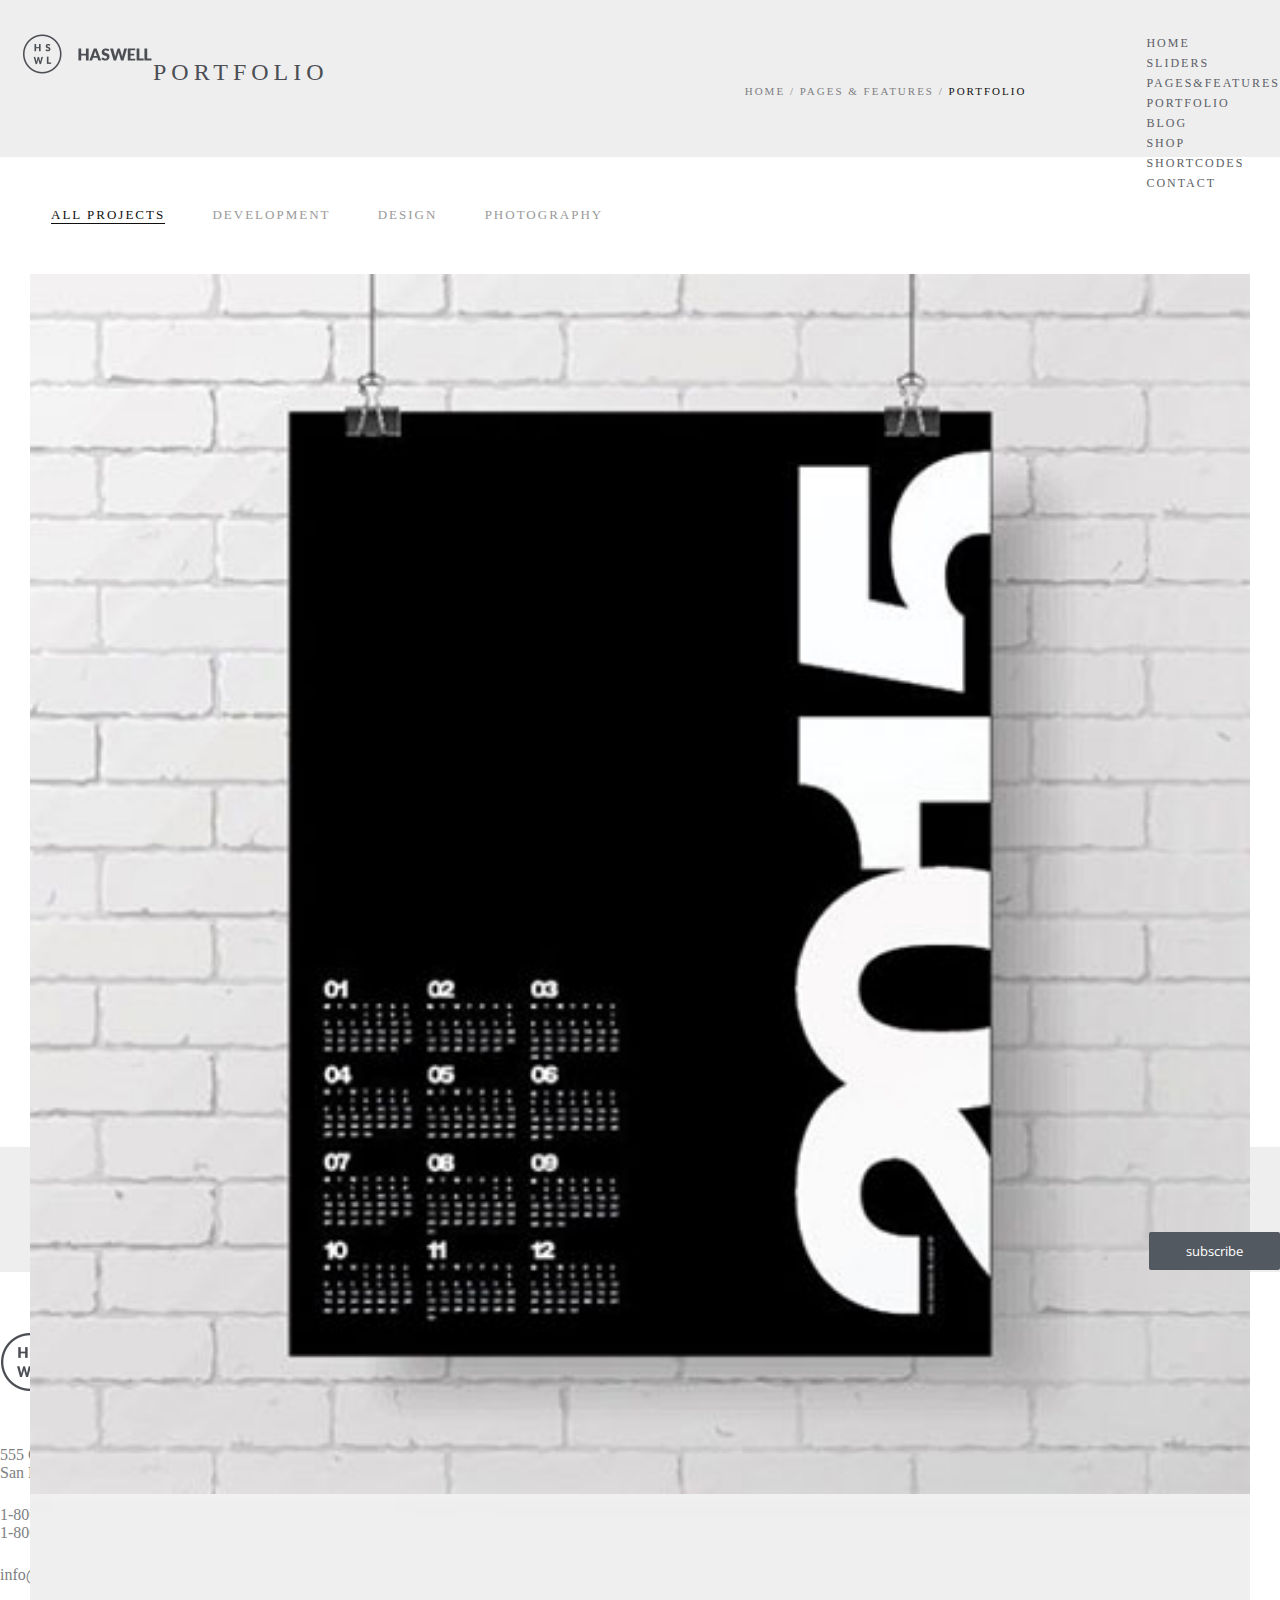
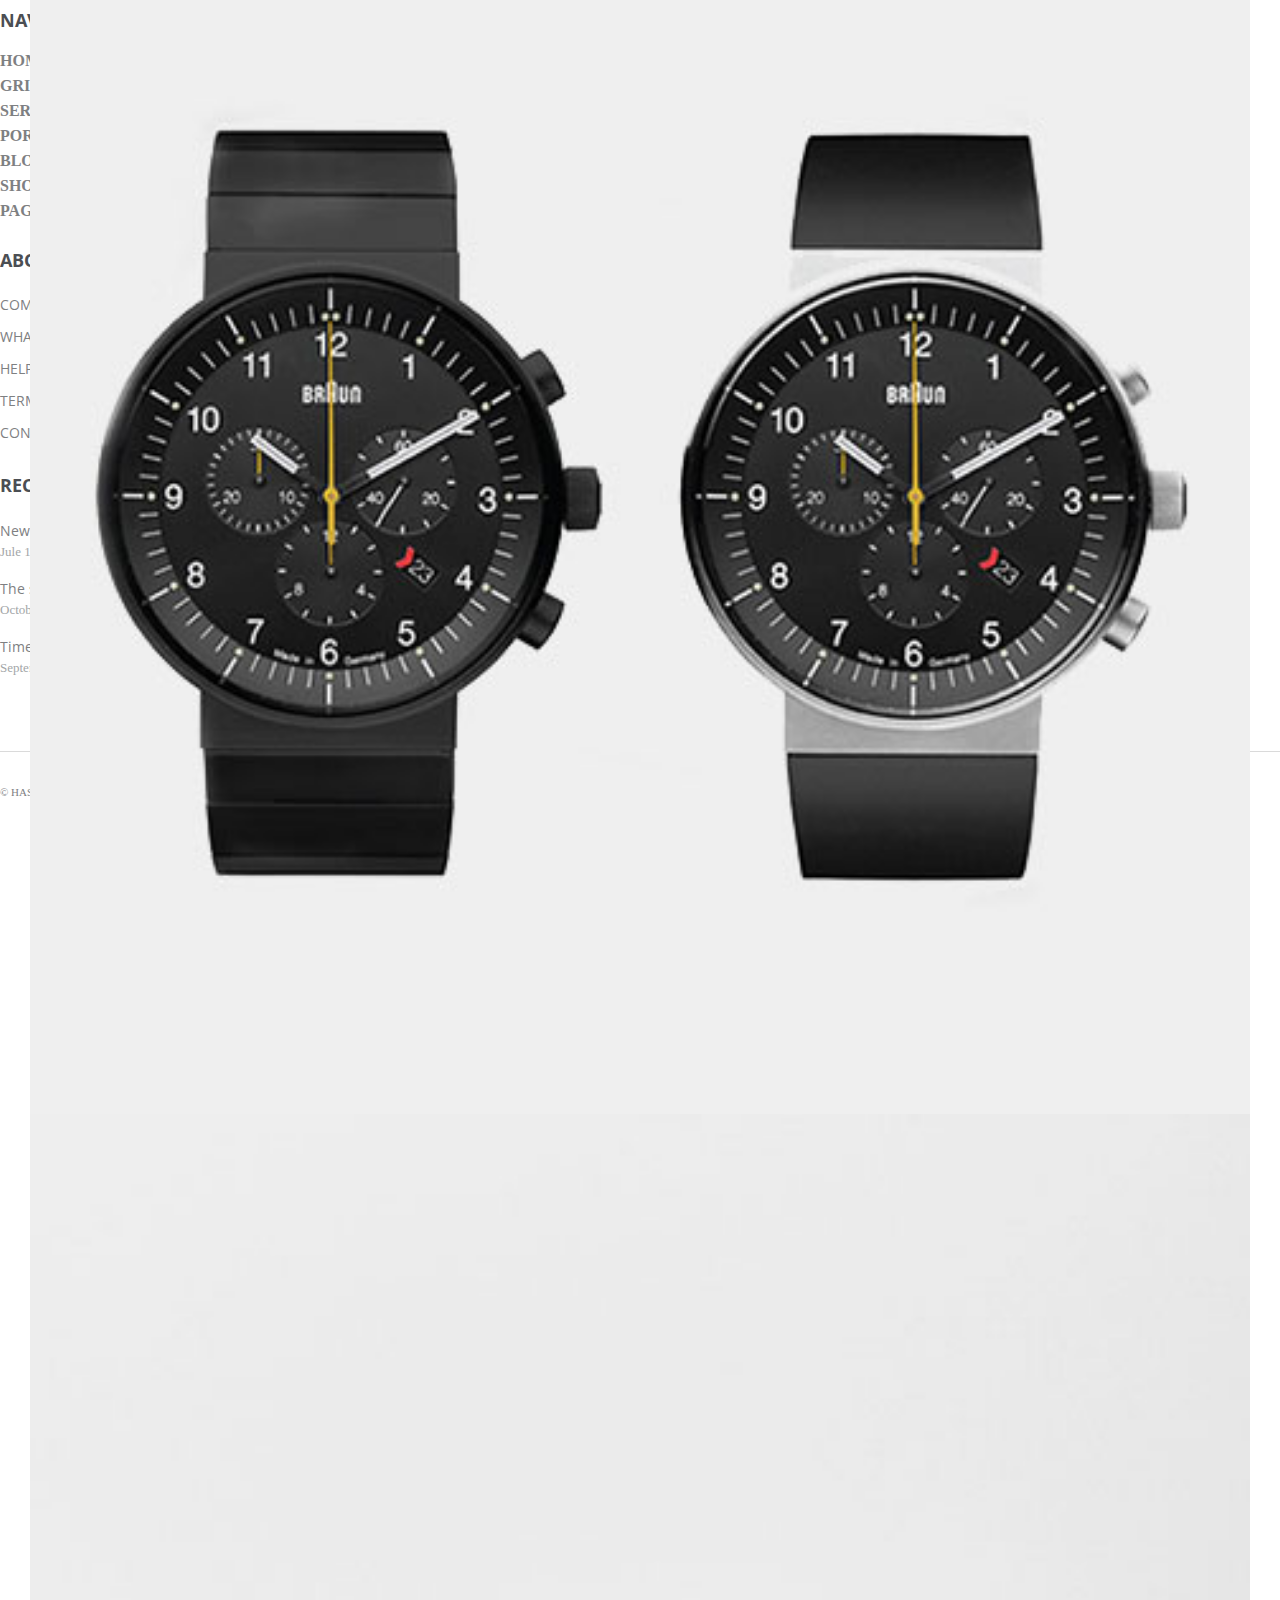
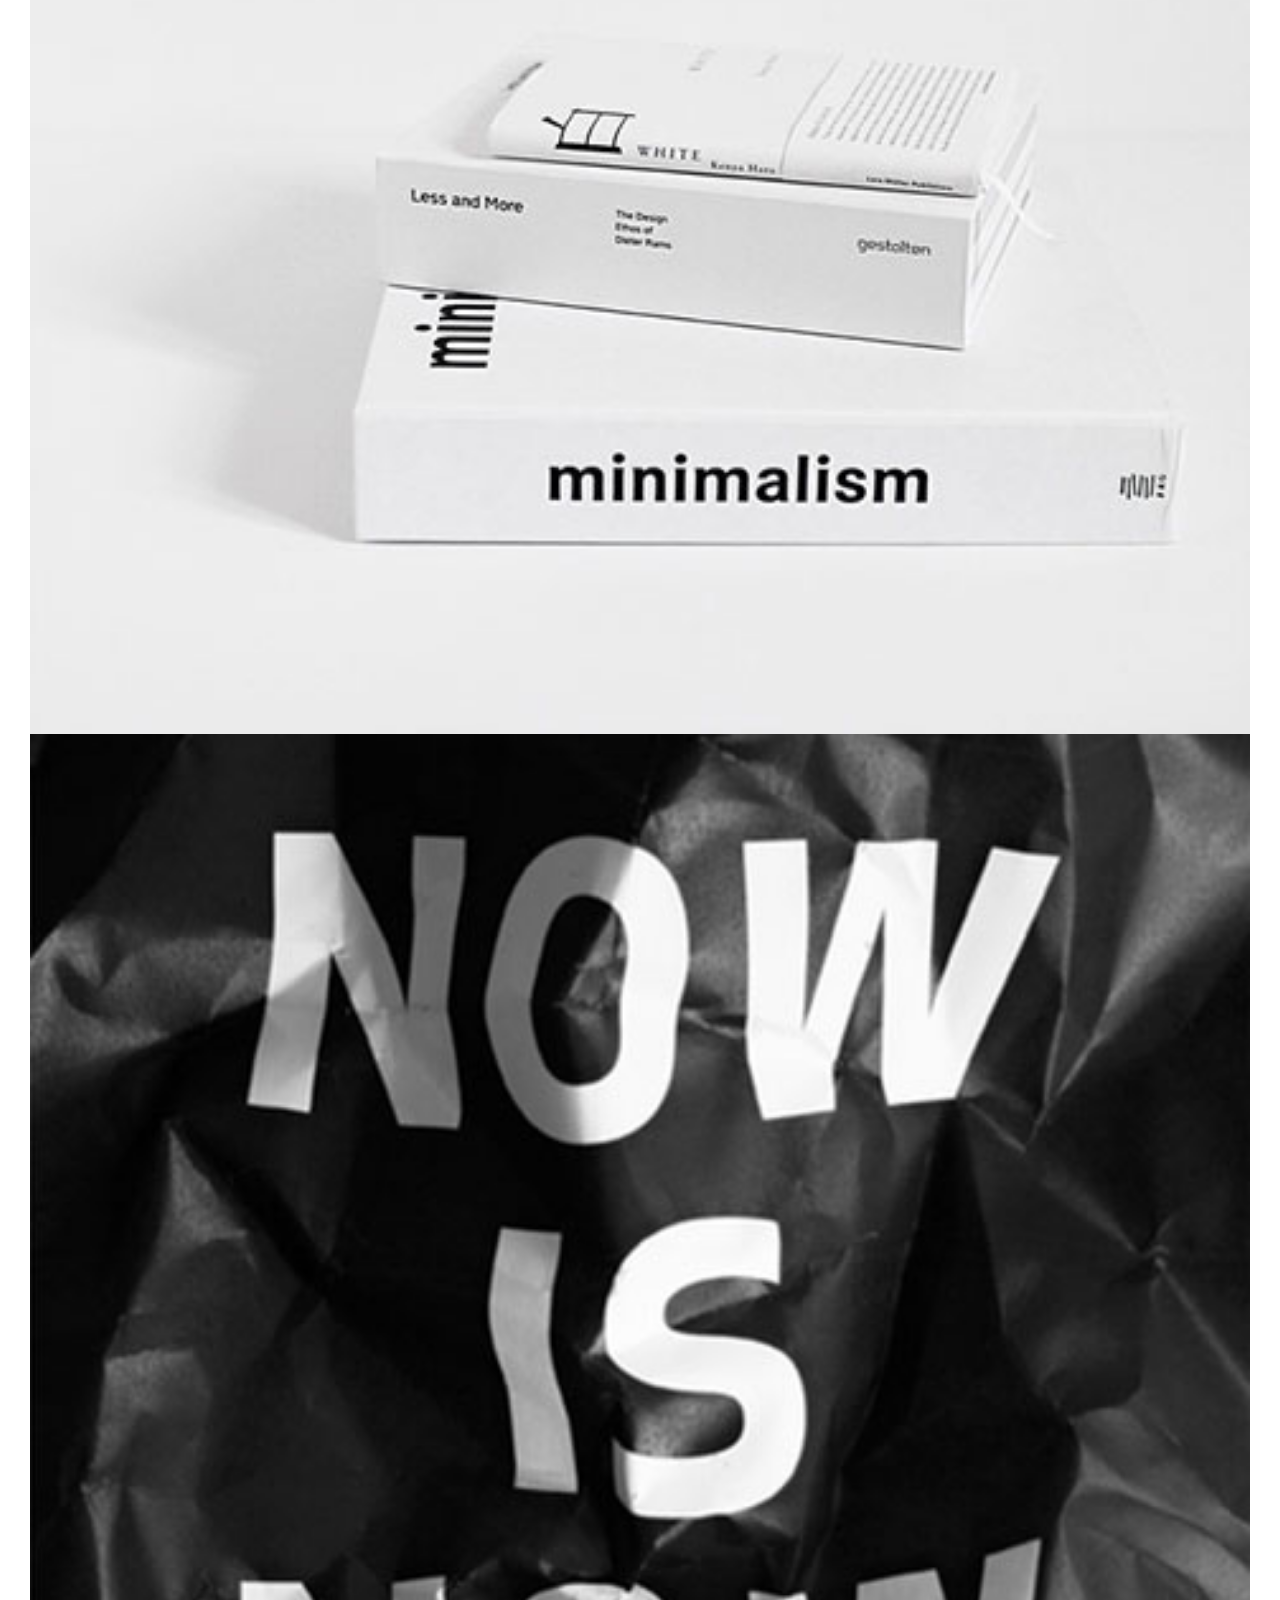
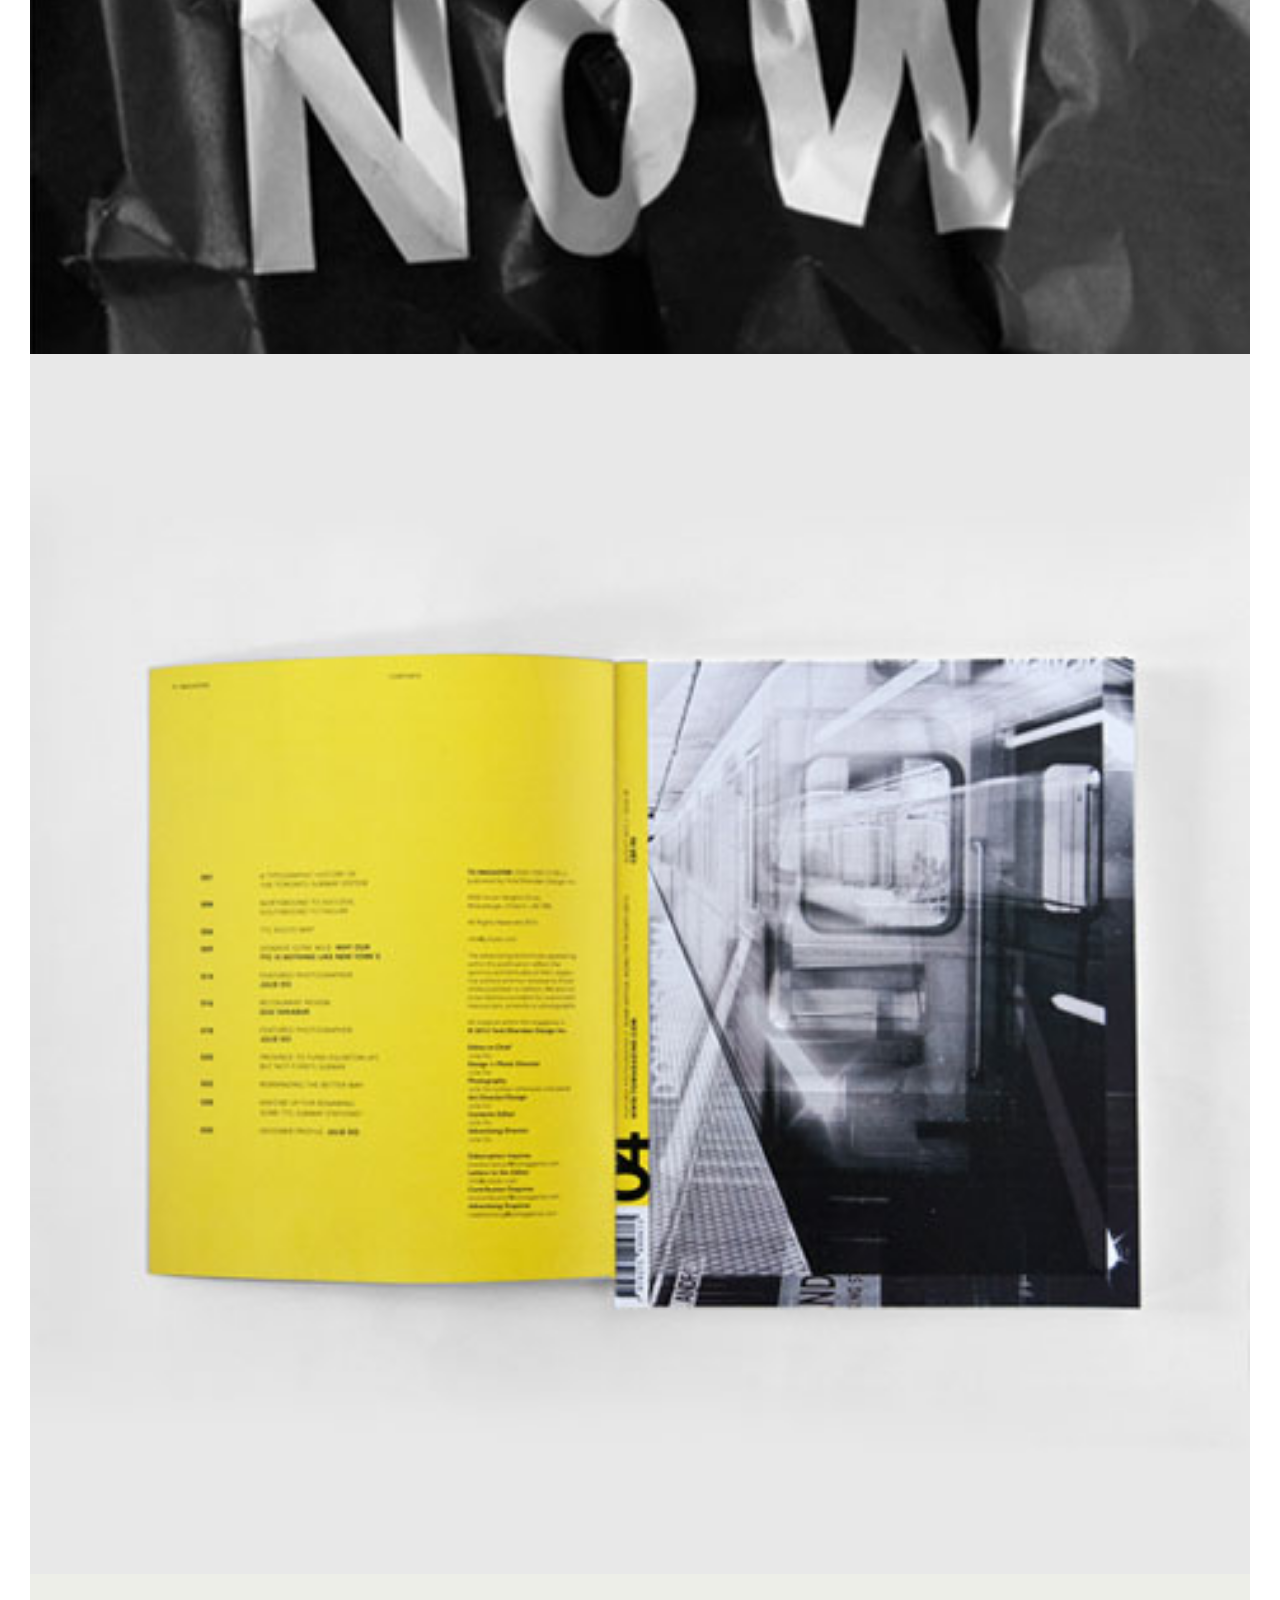
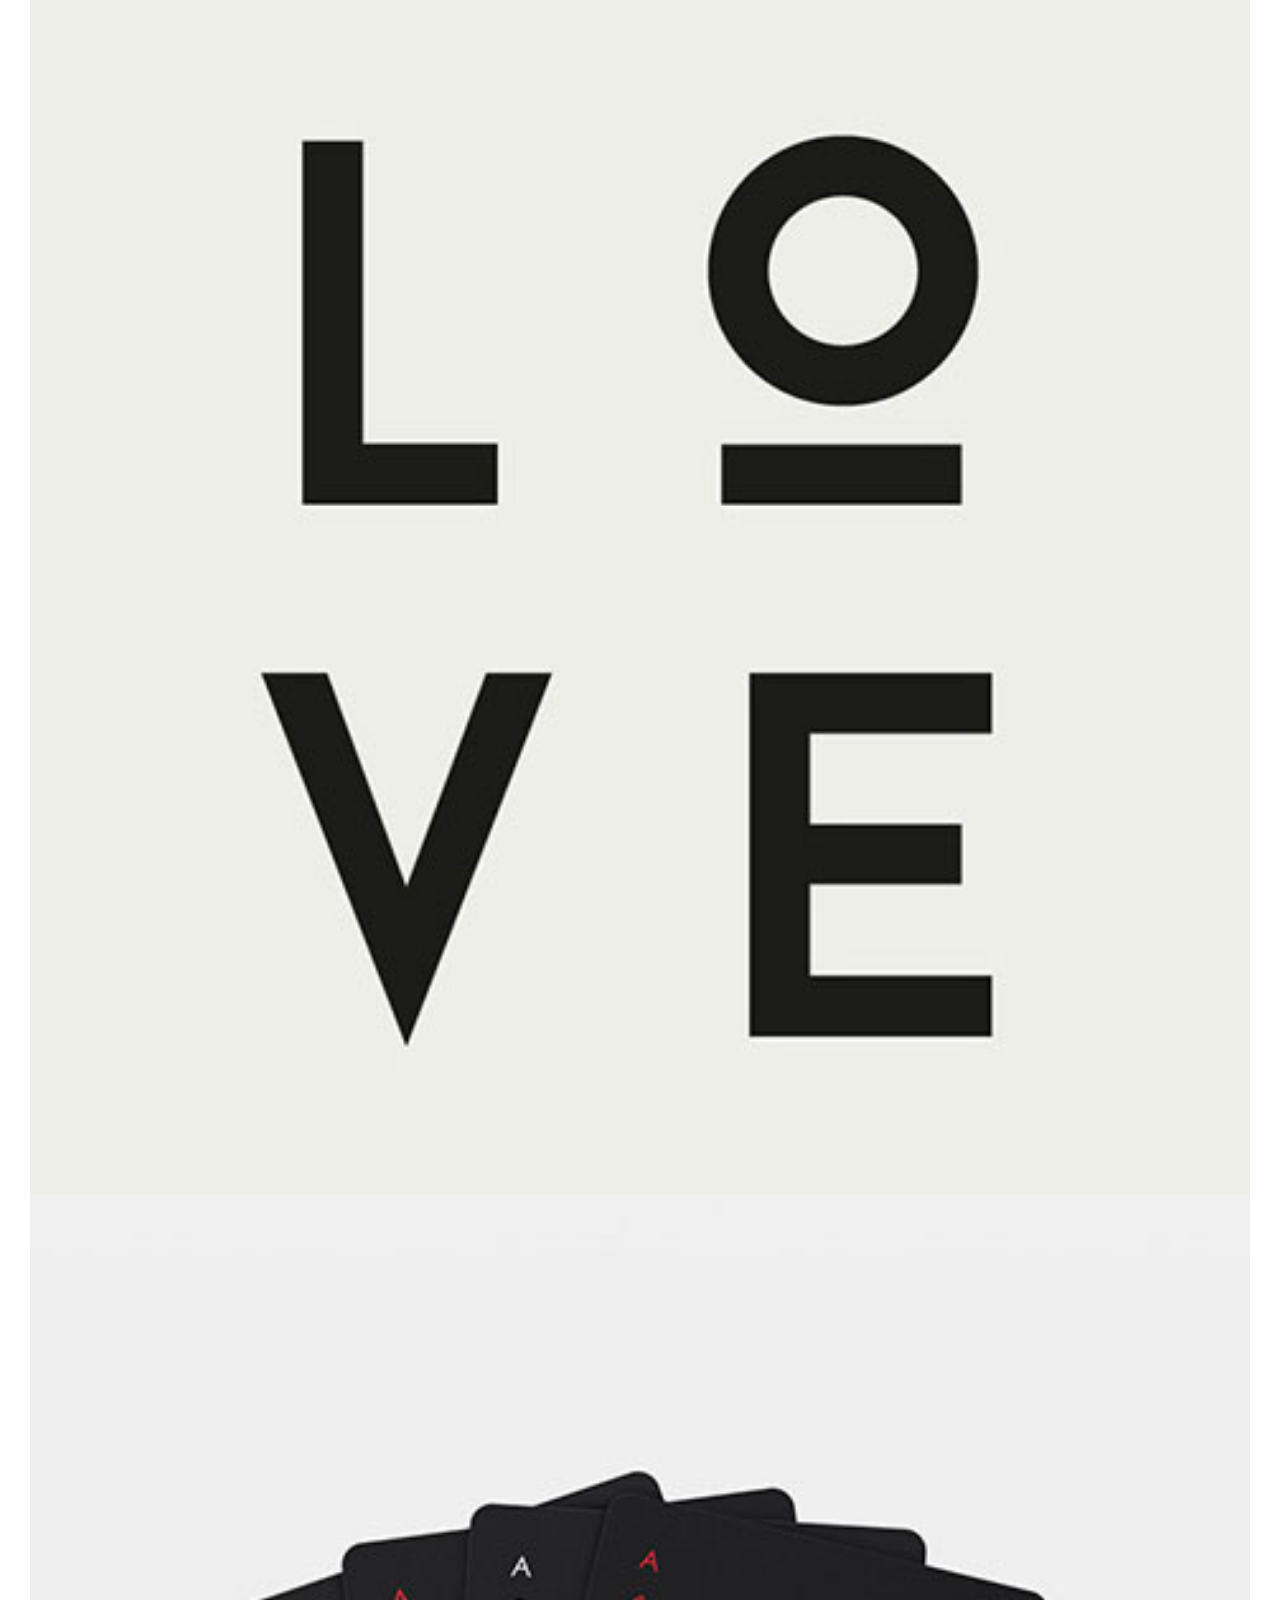
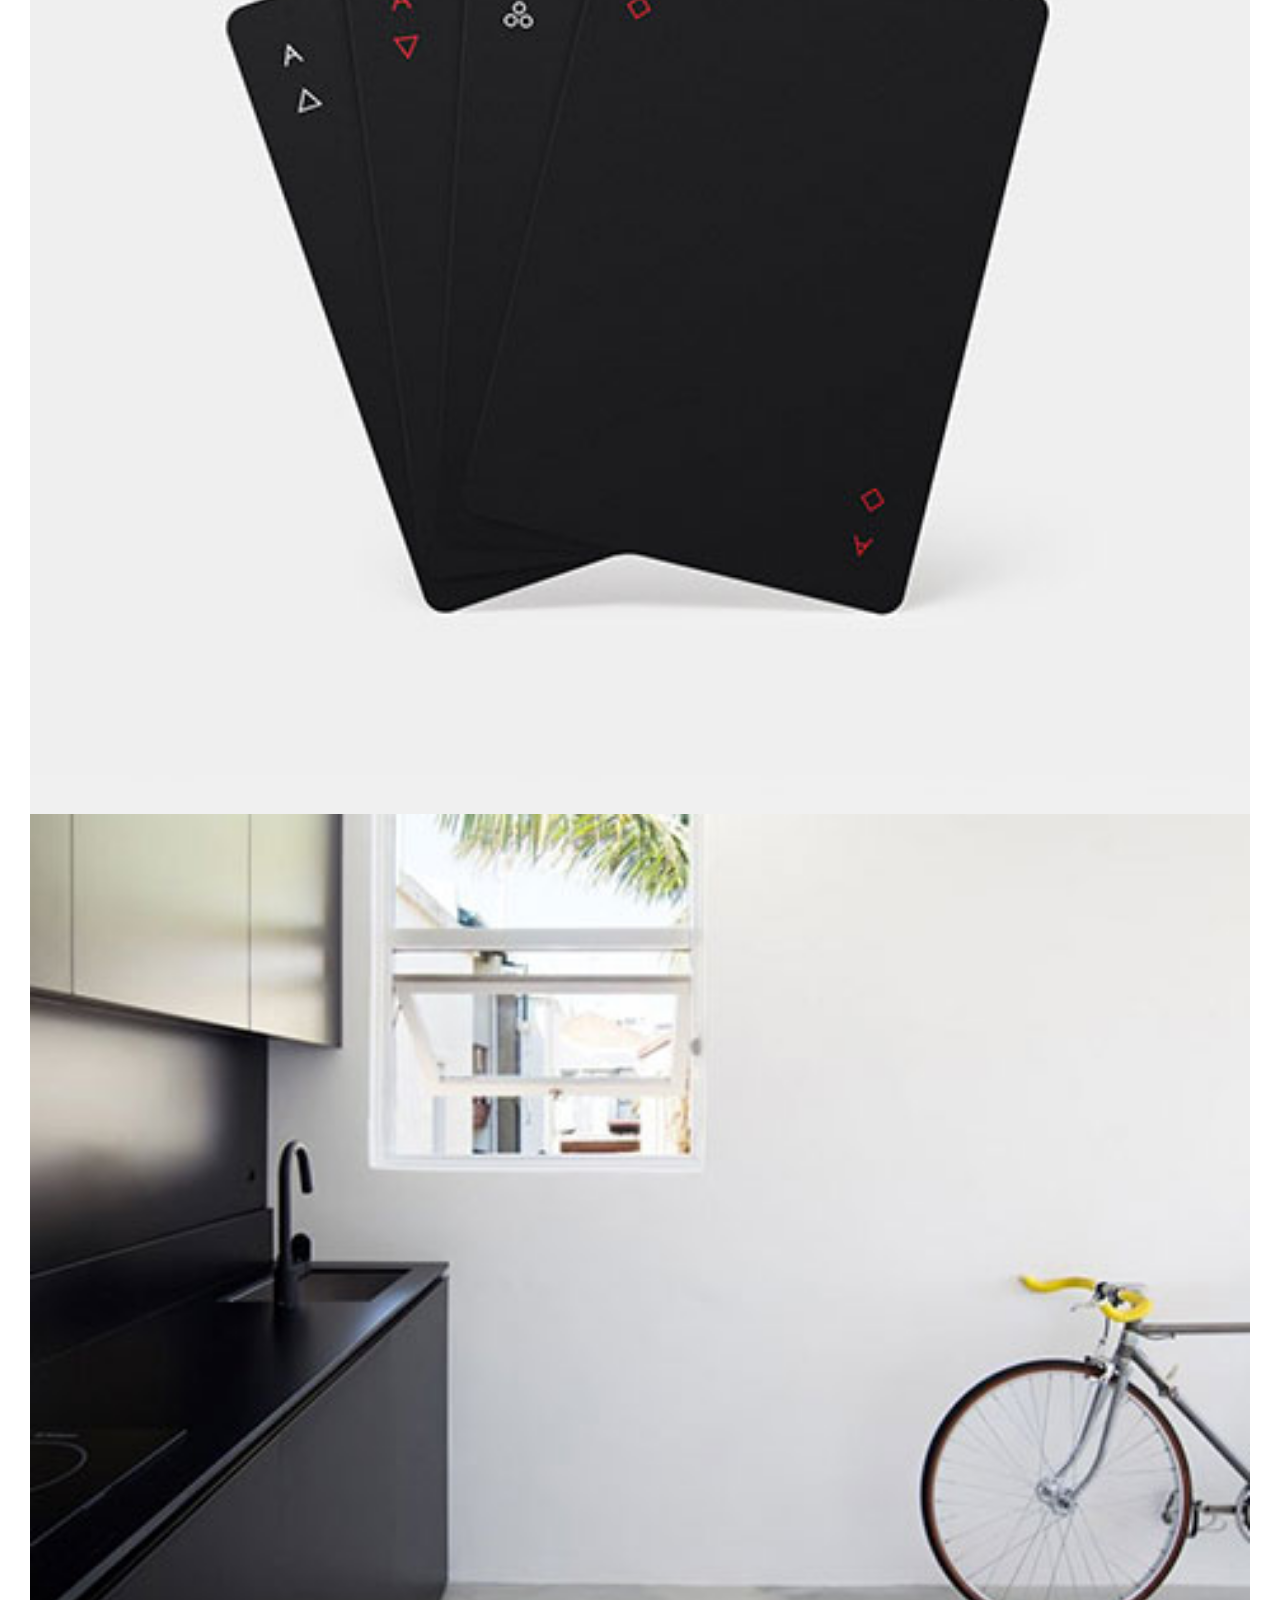
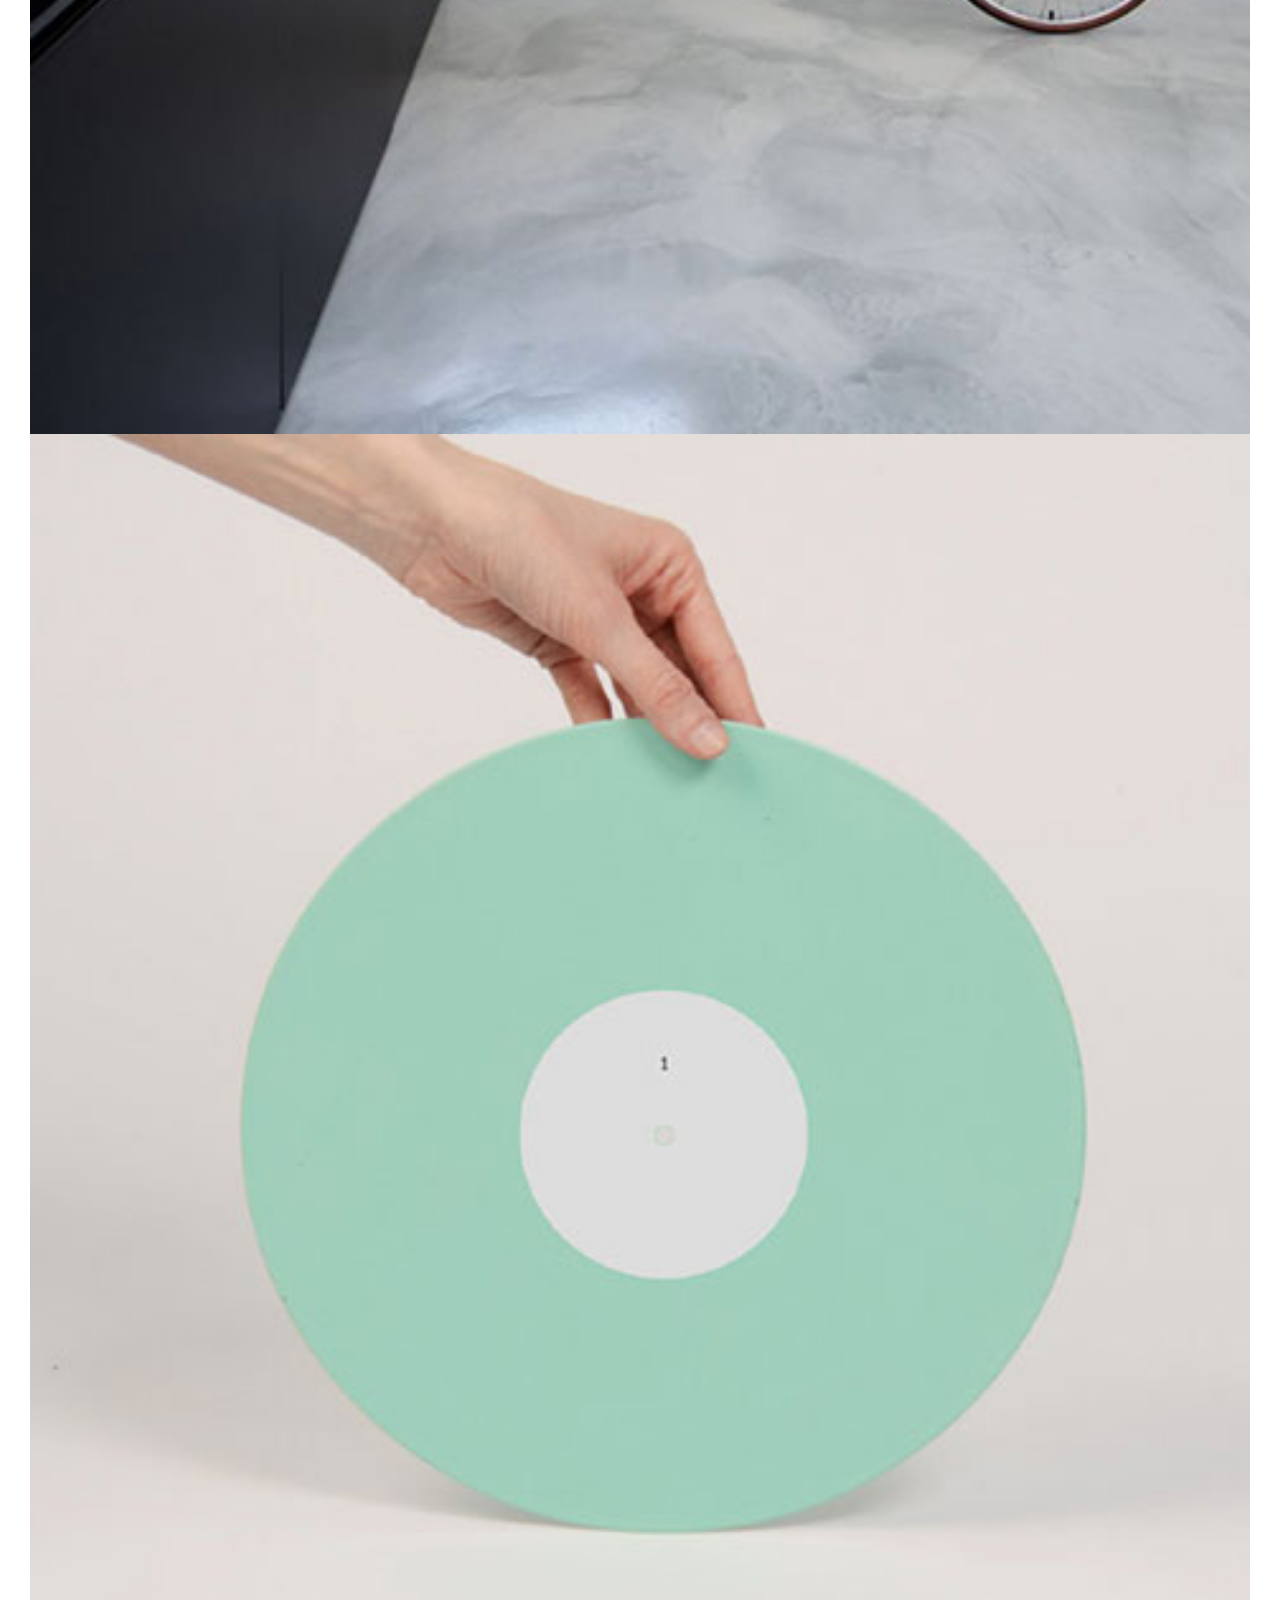
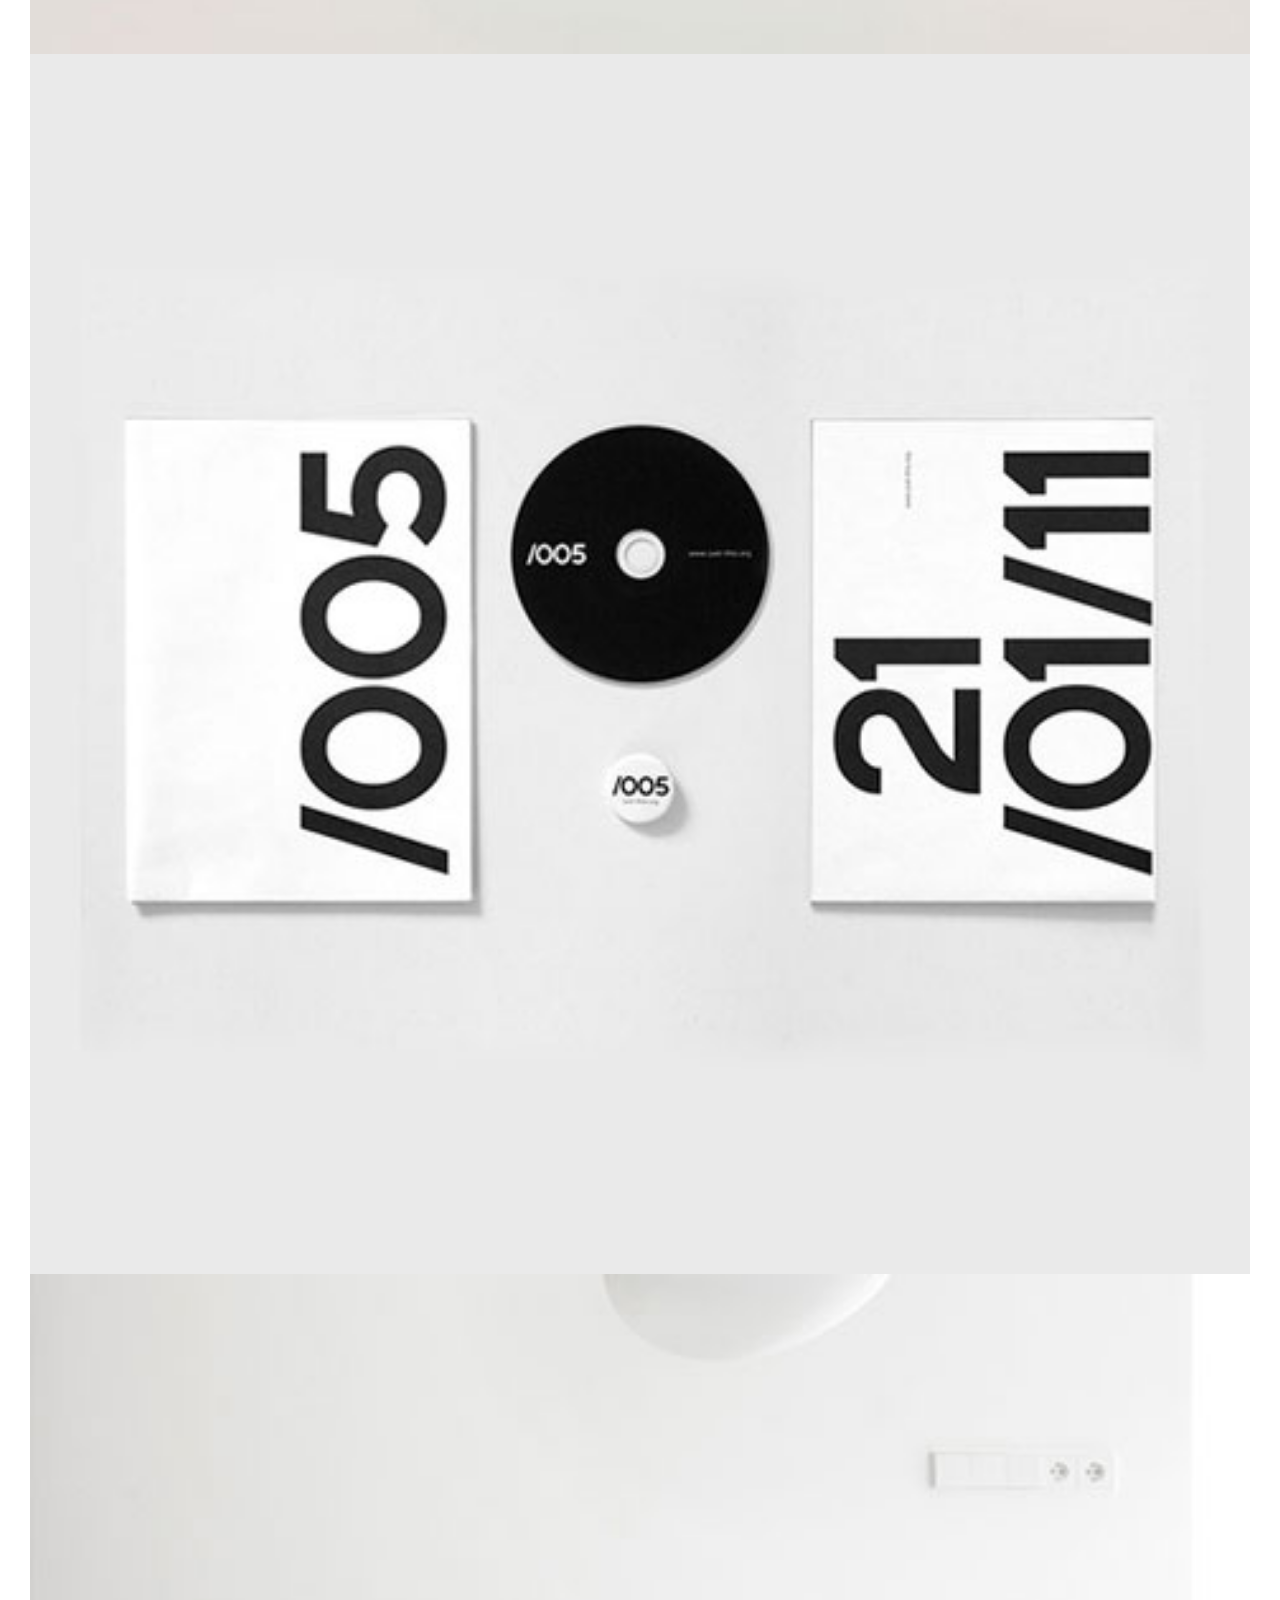
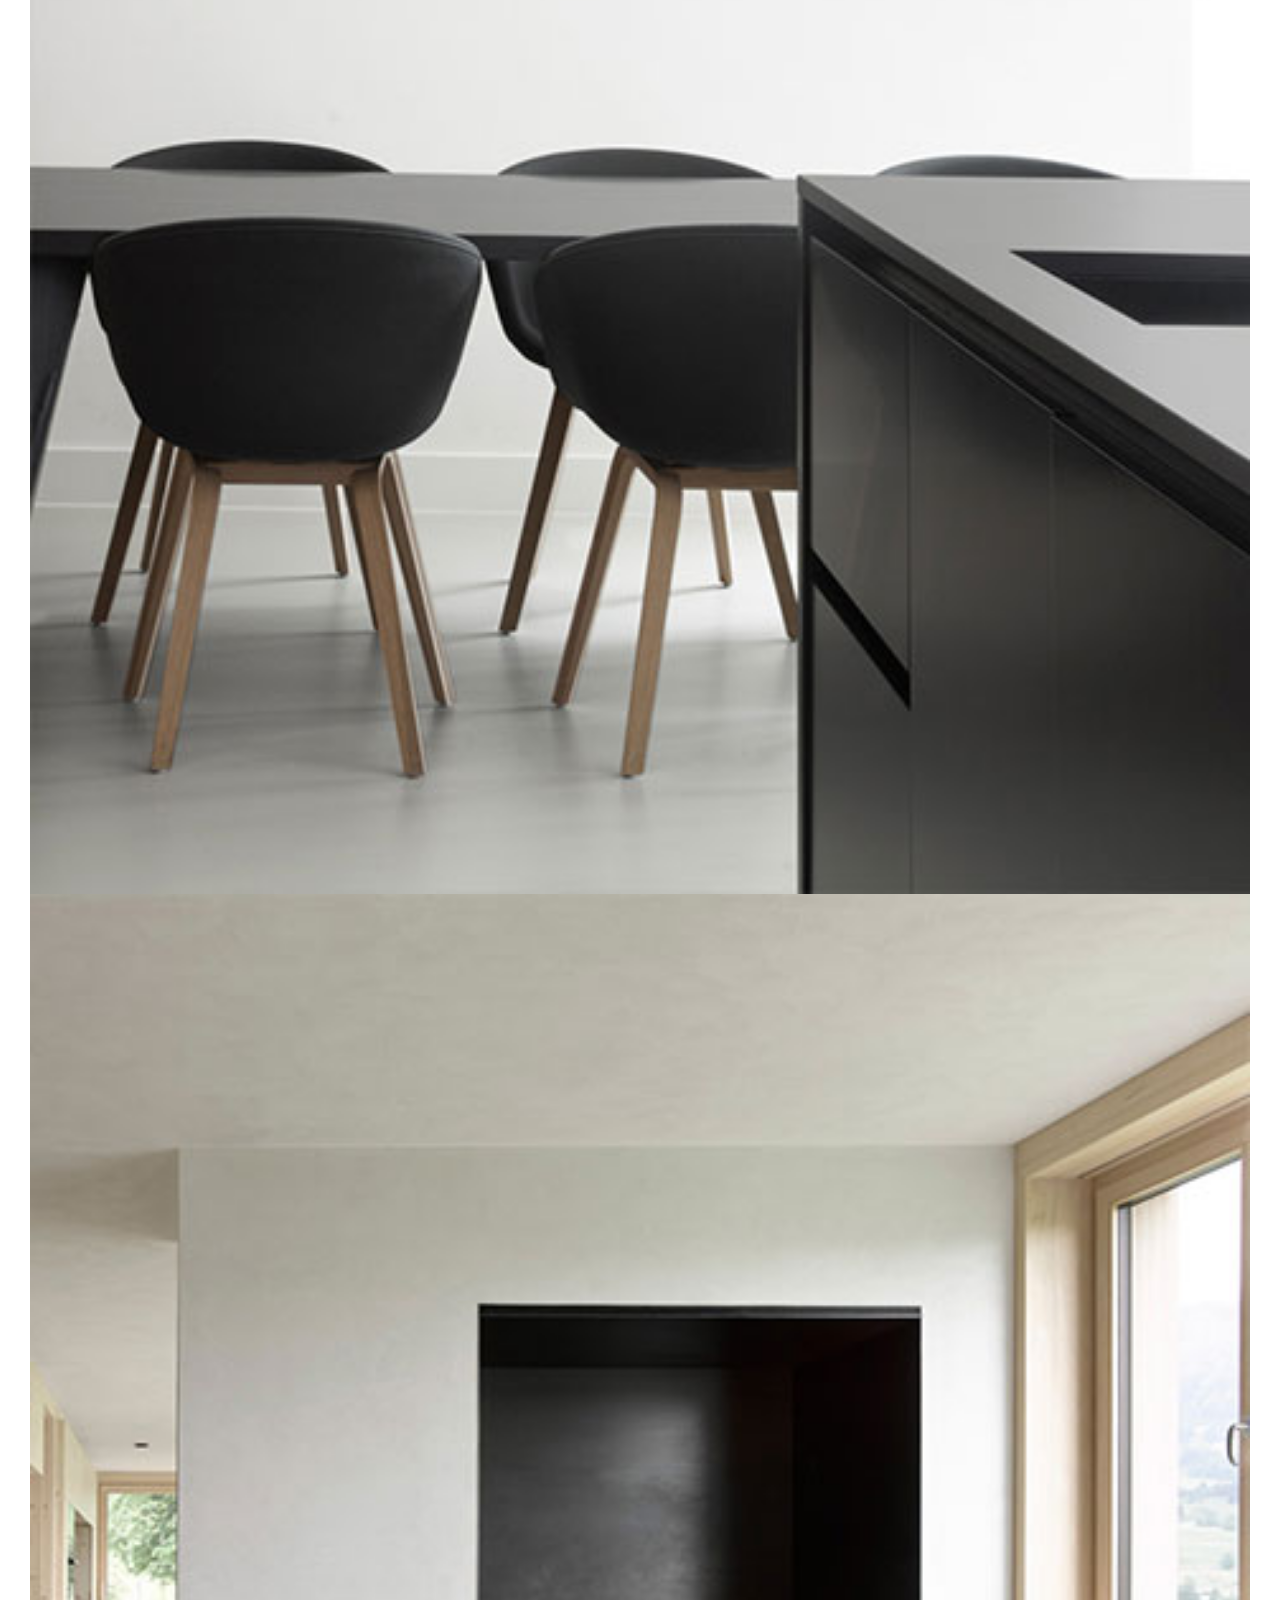
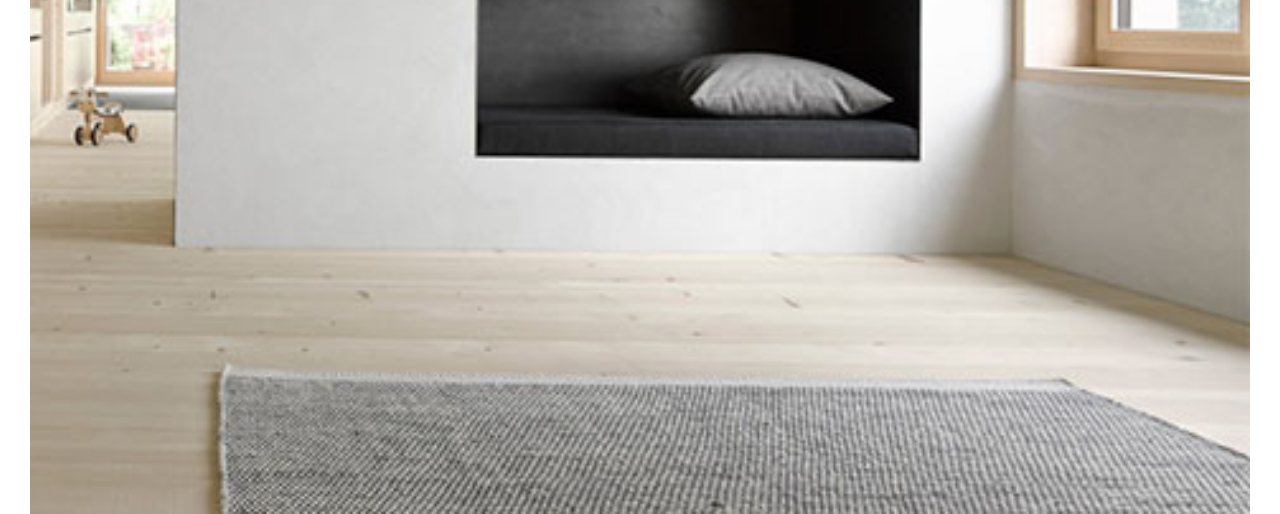
==== commit b4c1a57e: "header fixed" ====
--- a/portfolio-boxed-4column.html
+++ b/portfolio-boxed-4column.html
@@ -95,8 +95,13 @@
                             <div class="title-content">
                                 <h3><a href="#">MINIMALISM BOOKS</a></h3>
                                 <span><a href="#">ui elements</a>
-                                    <span>/</span>
-                                    <a href="#">media</a></span>
+                                    <span style="margin-right: 7px;
+                                    margin-left: 7px; margin-bottom: 7px;">/</span>
+                                    <a href="#">media</a></span>
+                            </div>
+                            <div class="btn-content d-flex flex-row text-center">
+                                <a href="#" class="mx-2"><i class="fa-solid fa-magnifying-glass fa-flip-horizontal"></i></a>
+                                <a href="#"><i class="fa-solid fa-link fa-flip-horizontal"></i></a>
                             </div>
                         </div>
                     </div>
@@ -106,6 +111,19 @@
                                 <img src="assets/img/blog2.jpg" alt="">
                             </div>
                         </a>
+                        <div class="post-overlay">
+                            <div class="title-content">
+                                <h3><a href="#">MINIMALISM BOOKS</a></h3>
+                                <span><a href="#">ui elements</a>
+                                    <span style="margin-right: 7px;
+                                    margin-left: 7px; margin-bottom: 7px;">/</span>
+                                    <a href="#">media</a></span>
+                            </div>
+                            <div class="btn-content d-flex flex-row text-center">
+                                <a href="#" class="mx-2"><i class="fa-solid fa-magnifying-glass fa-flip-horizontal"></i></a>
+                                <a href="#"><i class="fa-solid fa-link fa-flip-horizontal"></i></a>
+                            </div>
+                        </div>
                     </div>
                     <div class="col-3">
                         <a href="#">
@@ -113,6 +131,19 @@
                                 <img src="assets/img/blog3.jpg" alt="">
                             </div>
                         </a>
+                        <div class="post-overlay">
+                            <div class="title-content">
+                                <h3><a href="#">MINIMALISM BOOKS</a></h3>
+                                <span><a href="#">ui elements</a>
+                                    <span style="margin-right: 7px;
+                                    margin-left: 7px; margin-bottom: 7px;">/</span>
+                                    <a href="#">media</a></span>
+                            </div>
+                            <div class="btn-content d-flex flex-row text-center">
+                                <a href="#" class="mx-2"><i class="fa-solid fa-magnifying-glass fa-flip-horizontal"></i></a>
+                                <a href="#"><i class="fa-solid fa-link fa-flip-horizontal"></i></a>
+                            </div>
+                        </div>
                     </div>
                     <div class="col-3">
                         <a href="#">
@@ -120,6 +151,19 @@
                                 <img src="assets/img/blog4.jpg" alt="">
                             </div>
                         </a>
+                        <div class="post-overlay">
+                            <div class="title-content">
+                                <h3><a href="#">MINIMALISM BOOKS</a></h3>
+                                <span><a href="#">ui elements</a>
+                                    <span style="margin-right: 7px;
+                                    margin-left: 7px; margin-bottom: 7px;">/</span>
+                                    <a href="#">media</a></span>
+                            </div>
+                            <div class="btn-content d-flex flex-row text-center">
+                                <a href="#" class="mx-2"><i class="fa-solid fa-magnifying-glass fa-flip-horizontal"></i></a>
+                                <a href="#"><i class="fa-solid fa-link fa-flip-horizontal"></i></a>
+                            </div>
+                        </div>
                     </div>
                     <div class="col-3">
                         <a href="#">
@@ -127,6 +171,19 @@
                                 <img src="assets/img/blog5.jpg" alt="">
                             </div>
                         </a>
+                        <div class="post-overlay">
+                            <div class="title-content">
+                                <h3><a href="#">MINIMALISM BOOKS</a></h3>
+                                <span><a href="#">ui elements</a>
+                                    <span style="margin-right: 7px;
+                                    margin-left: 7px; margin-bottom: 7px;">/</span>
+                                    <a href="#">media</a></span>
+                            </div>
+                            <div class="btn-content d-flex flex-row text-center">
+                                <a href="#" class="mx-2"><i class="fa-solid fa-magnifying-glass fa-flip-horizontal"></i></a>
+                                <a href="#"><i class="fa-solid fa-link fa-flip-horizontal"></i></a>
+                            </div>
+                        </div>
                     </div>
                     <div class="col-3">
                         <a href="#">
@@ -134,6 +191,19 @@
                                 <img src="assets/img/blog6.jpg" alt="">
                             </div>
                         </a>
+                        <div class="post-overlay">
+                            <div class="title-content">
+                                <h3><a href="#">MINIMALISM BOOKS</a></h3>
+                                <span><a href="#">ui elements</a>
+                                    <span style="margin-right: 7px;
+                                    margin-left: 7px; margin-bottom: 7px;">/</span>
+                                    <a href="#">media</a></span>
+                            </div>
+                            <div class="btn-content d-flex flex-row text-center">
+                                <a href="#" class="mx-2"><i class="fa-solid fa-magnifying-glass fa-flip-horizontal"></i></a>
+                                <a href="#"><i class="fa-solid fa-link fa-flip-horizontal"></i></a>
+                            </div>
+                        </div>
                     </div>
                     <div class="col-3">
                         <a href="#">
@@ -141,6 +211,19 @@
                                 <img src="assets/img/blog7.jpg" alt="">
                             </div>
                         </a>
+                        <div class="post-overlay">
+                            <div class="title-content">
+                                <h3><a href="#">MINIMALISM BOOKS</a></h3>
+                                <span><a href="#">ui elements</a>
+                                    <span style="margin-right: 7px;
+                                    margin-left: 7px; margin-bottom: 7px;">/</span>
+                                    <a href="#">media</a></span>
+                            </div>
+                            <div class="btn-content d-flex flex-row text-center">
+                                <a href="#" class="mx-2"><i class="fa-solid fa-magnifying-glass fa-flip-horizontal"></i></a>
+                                <a href="#"><i class="fa-solid fa-link fa-flip-horizontal"></i></a>
+                            </div>
+                        </div>
                     </div>
                     <div class="col-3">
                         <a href="#">
@@ -148,6 +231,19 @@
                                 <img src="assets/img/blog8.jpg" alt="">
                             </div>
                         </a>
+                        <div class="post-overlay">
+                            <div class="title-content">
+                                <h3><a href="#">MINIMALISM BOOKS</a></h3>
+                                <span><a href="#">ui elements</a>
+                                    <span style="margin-right: 7px;
+                                    margin-left: 7px; margin-bottom: 7px;">/</span>
+                                    <a href="#">media</a></span>
+                            </div>
+                            <div class="btn-content d-flex flex-row text-center">
+                                <a href="#" class="mx-2"><i class="fa-solid fa-magnifying-glass fa-flip-horizontal"></i></a>
+                                <a href="#"><i class="fa-solid fa-link fa-flip-horizontal"></i></a>
+                            </div>
+                        </div>
                     </div>
                     <div class="col-3">
                         <a href="#">
@@ -155,6 +251,19 @@
                                 <img src="assets/img/blog9.jpg" alt="">
                             </div>
                         </a>
+                        <div class="post-overlay">
+                            <div class="title-content">
+                                <h3><a href="#">MINIMALISM BOOKS</a></h3>
+                                <span><a href="#">ui elements</a>
+                                    <span style="margin-right: 7px;
+                                    margin-left: 7px; margin-bottom: 7px;">/</span>
+                                    <a href="#">media</a></span>
+                            </div>
+                            <div class="btn-content d-flex flex-row text-center">
+                                <a href="#" class="mx-2"><i class="fa-solid fa-magnifying-glass fa-flip-horizontal"></i></a>
+                                <a href="#"><i class="fa-solid fa-link fa-flip-horizontal"></i></a>
+                            </div>
+                        </div>
                     </div>
                     <div class="col-3">
                         <a href="#">
@@ -162,6 +271,19 @@
                                 <img src="assets/img/blog10.jpg" alt="">
                             </div>
                         </a>
+                        <div class="post-overlay">
+                            <div class="title-content">
+                                <h3><a href="#">MINIMALISM BOOKS</a></h3>
+                                <span><a href="#">ui elements</a>
+                                    <span style="margin-right: 7px;
+                                    margin-left: 7px; margin-bottom: 7px;">/</span>
+                                    <a href="#">media</a></span>
+                            </div>
+                            <div class="btn-content d-flex flex-row text-center">
+                                <a href="#" class="mx-2"><i class="fa-solid fa-magnifying-glass fa-flip-horizontal"></i></a>
+                                <a href="#"><i class="fa-solid fa-link fa-flip-horizontal"></i></a>
+                            </div>
+                        </div>
                     </div>
                     <div class="col-3">
                         <a href="#">
@@ -169,6 +291,19 @@
                                 <img src="assets/img/blog11.jpg" alt="">
                             </div>
                         </a>
+                        <div class="post-overlay">
+                            <div class="title-content">
+                                <h3><a href="#">MINIMALISM BOOKS</a></h3>
+                                <span><a href="#">ui elements</a>
+                                    <span style="margin-right: 7px;
+                                    margin-left: 7px; margin-bottom: 7px;">/</span>
+                                    <a href="#">media</a></span>
+                            </div>
+                            <div class="btn-content d-flex flex-row text-center">
+                                <a href="#" class="mx-2"><i class="fa-solid fa-magnifying-glass fa-flip-horizontal"></i></a>
+                                <a href="#"><i class="fa-solid fa-link fa-flip-horizontal"></i></a>
+                            </div>
+                        </div>
                     </div>
                     <div class="col-3">
                         <a href="#">
@@ -176,6 +311,19 @@
                                 <img src="assets/img/blog12.jpg" alt="">
                             </div>
                         </a>
+                        <div class="post-overlay">
+                            <div class="title-content">
+                                <h3><a href="#">MINIMALISM BOOKS</a></h3>
+                                <span><a href="#">ui elements</a>
+                                    <span style="margin-right: 7px;
+                                    margin-left: 7px; margin-bottom: 7px;">/</span>
+                                    <a href="#">media</a></span>
+                            </div>
+                            <div class="btn-content d-flex flex-row text-center">
+                                <a href="#" class="mx-2"><i class="fa-solid fa-magnifying-glass fa-flip-horizontal"></i></a>
+                                <a href="#"><i class="fa-solid fa-link fa-flip-horizontal"></i></a>
+                            </div>
+                        </div>
                     </div>
                 </div>
             </div>
--- a/assets/style.css
+++ b/assets/style.css
@@ -12,6 +12,11 @@
     list-style: none !important;
 }
 
+header{
+    background-color: white;
+    padding-left: 100px;
+    width: 100%;
+}
 header .col-2 {
     display: block;
     padding: 33px 0 25px 0;
@@ -19,7 +24,7 @@
     float: left !important;
     position: relative;
     margin-left: -80px;
-    width: 133px;
+    width: 133px !important;
     z-index: 1;
 }
 
@@ -64,16 +69,79 @@
     float: right;
 }
 
-header .col-10 .current a {
-    padding: 38px 3px 5px 3px;
-    margin: 0 12px 17px 12px;
+header .col-10 .current .current {
+    padding: 38px 10px 5px 5px;
     border-bottom: 2px solid #2d4e53;
     color: #4b4e53;
     letter-spacing: 2px;
+    z-index: 905;
     background-color: transparent;
 }
-
-header .col-10 li a {
+header .col-10 .current .sub .current:hover{
+    color: #fff;
+    padding: 0 12px 0px 12px; 
+}
+header .col-10 .current .currentt:hover{
+      padding: 0 12px 0px 12px; 
+      color: #fff;
+}
+header .col-10 ul li .sub{
+    background: #4b4e53;
+    box-shadow: 0 4px 5px rgba(0,0,0,.2);
+    display: block;
+    margin-top: 40px;
+    padding: 10px 10px 10px 24px;
+    position: absolute;
+    z-index: 905;
+}
+header .col-10 ul li .sub .parent{
+    position: relative;
+}
+header .col-10 ul li .sub li {
+    font-size: 12px;
+    line-height: 24px;
+    text-transform: uppercase;
+}
+header .col-10 ul li .sub a.current{
+    color: #fff !important;
+    transition: all .2s ease 0s;
+    border: 0;
+}
+header .col-10 ul li .sub .sub{
+    left: 100%;
+    top: -10px;
+    opacity: 0;
+}
+header .col-10 ul li .sub .parent .current:hover header .col-10 ul li .sub .sub{
+    opacity: 1;
+}
+header .col-10 .sub{
+    background: #4b4e53;
+    box-shadow: 0 4px 5px rgba(0,0,0,.2);
+    display: block;
+    margin: 0;
+    padding: 10px 10px 10px 24px;
+    position: absolute;
+    z-index: 905;
+}
+header .col-10 .label-new{
+    margin-left: 5px;
+    background-color: #fde801;
+    color: #2a2b2f!important;
+    transition-property: all!important;
+    padding: 4px 6px 4px 5px;
+    font-size: 9px;
+    font-weight: 700;
+    line-height: 21px;
+    vertical-align: middle;
+}
+header .col-10 .sub .sub a{
+    padding-right: 50px;
+}
+header .col-10 .sub a {
+    color: #d3d3d3;
+}
+header .col-10 li a{
     font-size: 12px;
     color: #5c6066;
     z-index: 1;
@@ -365,6 +433,55 @@
     max-width: 100%;
     height: auto;
 }
+#picture .post-overlay{
+    padding: 50px !important;
+    position: absolute;
+    margin-top: 0;
+    margin-left: 0;
+    width: 100%;
+    height: 100%;
+    opacity: 1;
+    z-index: 2;
+    transition: all .3s cubic-bezier(.3,.1,.58,1);
+    margin: 0;
+    border: 0;
+    outline: 0;
+}
+#picture .post-overlay .title-content{
+    transition: all .4s cubic-bezier(.3,.1,.58,1);
+    margin: 0;
+    padding: 0;
+    border: 0;
+    outline: 0;
+}
+#picture .post-overlay .title-content h3{
+    margin: 0;
+    font-family: 'Open Sans',Arial,Helvetica,sans-serif;
+    font-size: 16px;
+    line-height: 24px;
+    font-weight: 600;
+    color: #4b4e53;
+}
+#picture .post-overlay .title-content h3 a{
+    color: #fff;
+    outline: 0!important;
+    transition: all .3s ease 0s;
+}
+#picture .post-overlay .title-content span a{
+    color: #bebebe;
+    font-size: 12px;
+    text-transform: uppercase;
+}
+#picture .post-overlay .btn-content a{
+    color: #bebebe;
+    font-size: 18px;
+}
+#picture .post-overlay .title-content span a:hover{
+    color: #fff;
+}
+#picture .post-overlay .btn-content a:hover{
+    color: #fff;
+}
 
 .view-more {
     margin-top: -1px;
@@ -728,7 +845,7 @@
 #slider {
     background: url('../assets/img/sky.jpg');
     background-size: 100%;
-    padding-top: 100px;
+    padding-top: 200px;
     padding-bottom: 100px;
 }
 
@@ -1116,4 +1233,114 @@
     max-width: 100%;
     height: auto;
     overflow: hidden;
+    -webkit-transition: all .3s cubic-bezier(.3,.1,.58,1);
+}
+#light-bg .post-overlay{
+    padding: 30px;
+    position: absolute;
+    background-color: black;
+    top: 0;
+    left: 0;
+    display: none;
+    width: 255px;;
+    height: 250px;
+    opacity: 0.8;
+    z-index: 2;
+    transition: all .3s cubic-bezier(.3,.1,.58,1);
+    margin: 0;
+    border: 0;
+    outline: 0;
+    /* padding-top: 20px; */
+}
+#light-bg .img .col-3:hover .post-overlay{
+    display: block;
+
+} 
+#light-bg .img .col-3:hover .post-img img{
+    transform: scale(1.3) translateZ(0);
+
+}
+#light-bg .post-img::after{
+    content: "";
+    display: block;
+    width: 100%;
+    height: 100%;
+    position: absolute;
+    top: 0;
+    left: 0;
+    background: rgba(255,255,255,0);
+    transition: all .27s cubic-bezier(.3,.1,.58,1);
+}
+#light-bg .post-overlay  h3 a{
+    margin: 0;
+    font-family: 'Open Sans',Arial,Helvetica,sans-serif;
+    font-size: 16px;
+    line-height: 24px;
+    color: white; 
+    font-weight: 600;
+}
+#light-bg .post-overlay i{
+    color: #bebebe;
+}
+#light-bg .post-overlay i:hover{
+    color: #fff;
+}
+#light-bg .post-overlay span{
+    color: #bebebe;
+    display: flex;
+    flex-direction: row;
+}
+#light-bg .post-overlay span a{
+    color: #bebebe;
+    font-size: 12px;
+    text-transform: uppercase;
+}
+#light-bg .post-overlay span a:hover{
+    color: #fff;
+}
+/* SHOP-SINGLE */
+#single{
+    padding-top: 140px;
+    padding-bottom: 140px;
+    width: 100%;
+    display: block;
+    position: relative;
+    overflow: hidden;
+}
+#single .container{
+    padding-right: 15px;
+    padding-left: 15px;
+    margin-right: auto;
+    margin-left: auto;
+}
+#single .row{
+    margin-right: -15px;
+    margin-left: -15px;
+}
+#single .col-4{
+    margin-bottom: 50px;
+}
+#single .img{
+    margin-bottom: 25px;
+}
+#single .img img{
+    max-width: 100%;
+    height: auto;
+    width: 100%;
+}
+#single .sale{
+    position: absolute;
+     margin-top: -20px;
+    margin-right: 3px; 
+    font-size: 13px;
+}
+#single .sale span{
+    display: inline-block;
+    padding-top: 17px;
+    height: 60px;
+    width: 60px;
+    text-align: center;
+    border-radius: 50%;
+    background: #ffea00;
+    color: #4b4e53;
 }